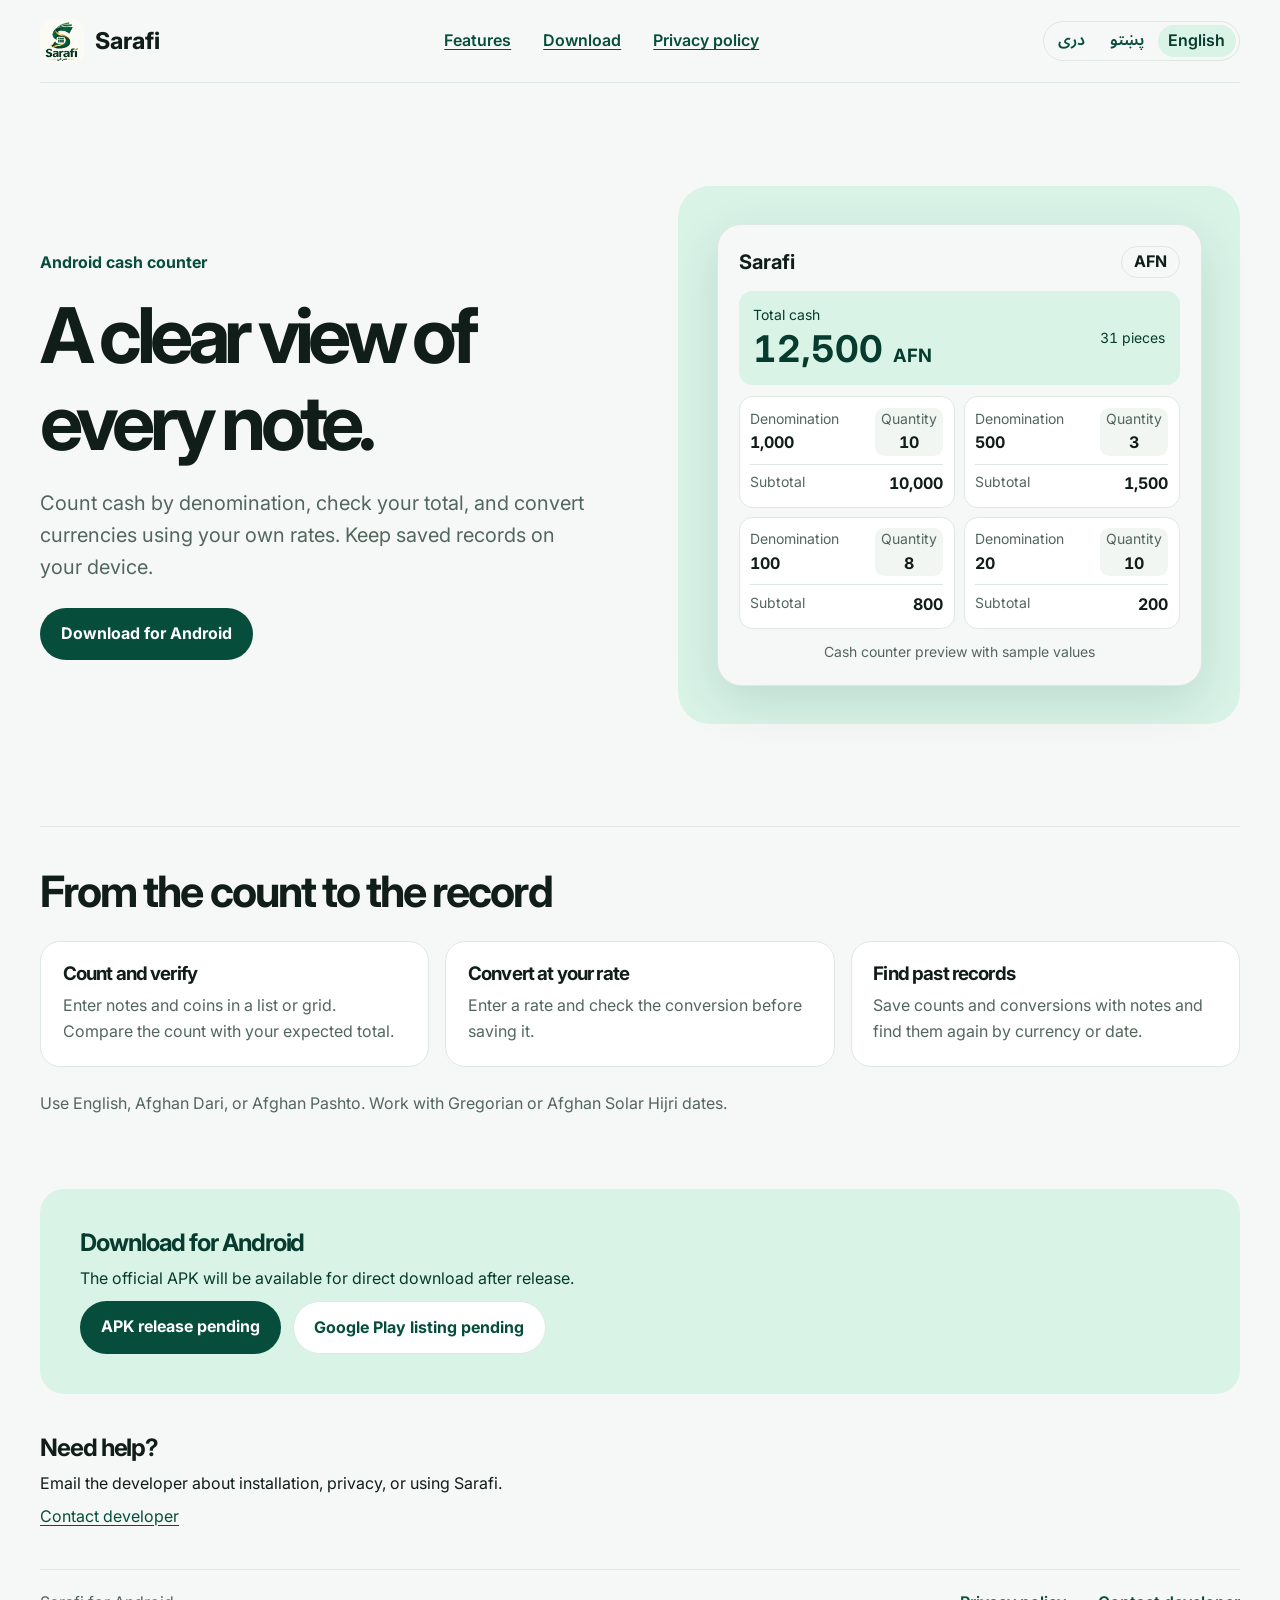
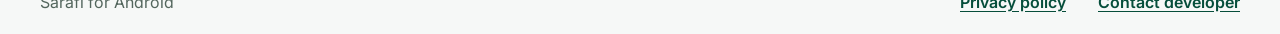
==== en/index.html @ b4a43307 "feat(web): publish Sarafi landing and privacy pages" ====
<!doctype html>
<html lang="en" dir="ltr">
<head>
  <meta charset="utf-8">
  <meta name="viewport" content="width=device-width, initial-scale=1">
  <meta name="description" content="Count cash by denomination, check your total, and convert currencies using your own rates. Keep saved records on your device.">
  <title>Sarafi | Android cash counter</title>
  <link rel="icon" href="../assets/sarafi.png">
  <link rel="stylesheet" href="../styles.css">
</head>
<body>
  <header class="wrap topbar">
    <a class="brand" href="./"><img src="../assets/sarafi.png" width="44" height="44" alt=""><span>Sarafi</span></a>
    <nav aria-label="Home"><a href="#features">Features</a><a href="#download">Download</a><a href="privacy/">Privacy policy</a></nav>
    <nav class="language-nav" aria-label="Language"><a href="../" lang="fa-AF">دری</a><a href="../ps/" lang="ps-AF">پښتو</a><a href="../en/" lang="en" aria-current="page">English</a></nav>
  </header>
  <main class="wrap">
    <section class="hero" aria-labelledby="intro">
      <div class="intro">
        <p class="platform">Android cash counter</p>
        <h1 id="intro">A clear view of every note.</h1>
        <p class="lede">Count cash by denomination, check your total, and convert currencies using your own rates. Keep saved records on your device.</p>
        <a class="pill" href="#download">Download for Android</a>
      </div>
      <div class="preview">
        <figure class="counter">
          <div class="counter-header"><strong>Sarafi</strong><bdi class="currency">AFN</bdi></div>
          <div class="total"><div><span>Total cash</span><strong><bdi>12,500</bdi> <small><bdi>AFN</bdi></small></strong></div><span>31 pieces</span></div>
          <div class="cards">
            <div class="note"><div><span>Denomination</span><strong><bdi>1,000</bdi></strong></div><div class="quantity"><span>Quantity</span><strong><bdi>10</bdi></strong></div><div class="subtotal"><span>Subtotal</span><strong><bdi>10,000</bdi></strong></div></div>
            <div class="note"><div><span>Denomination</span><strong><bdi>500</bdi></strong></div><div class="quantity"><span>Quantity</span><strong><bdi>3</bdi></strong></div><div class="subtotal"><span>Subtotal</span><strong><bdi>1,500</bdi></strong></div></div>
            <div class="note"><div><span>Denomination</span><strong><bdi>100</bdi></strong></div><div class="quantity"><span>Quantity</span><strong><bdi>8</bdi></strong></div><div class="subtotal"><span>Subtotal</span><strong><bdi>800</bdi></strong></div></div>
            <div class="note"><div><span>Denomination</span><strong><bdi>20</bdi></strong></div><div class="quantity"><span>Quantity</span><strong><bdi>10</bdi></strong></div><div class="subtotal"><span>Subtotal</span><strong><bdi>200</bdi></strong></div></div>
          </div>
          <figcaption>Cash counter preview with sample values</figcaption>
        </figure>
      </div>
    </section>
    <section class="features" id="features" aria-labelledby="features-title">
      <h2 id="features-title">From the count to the record</h2>
      <div class="feature-grid">
        <article><h3>Count and verify</h3><p>Enter notes and coins in a list or grid. Compare the count with your expected total.</p></article>
        <article><h3>Convert at your rate</h3><p>Enter a rate and check the conversion before saving it.</p></article>
        <article><h3>Find past records</h3><p>Save counts and conversions with notes and find them again by currency or date.</p></article>
      </div>
      <p class="languages">Use English, Afghan Dari, or Afghan Pashto. Work with Gregorian or Afghan Solar Hijri dates.</p>
    </section>
    <section class="download" id="download" aria-labelledby="download-title">
      <h2 id="download-title">Download for Android</h2>
      <p>The official APK will be available for direct download after release.</p>
      <div class="download-links">
        <a class="pill" href="https://github.com/YaserZarifi/Sarafi/releases">APK release pending</a>
        <a class="pill secondary" href="https://play.google.com/store/apps/details?id=com.yaserzarifi.sarafi.ads">Google Play listing pending</a>
      </div>
    </section>
    <section class="support" aria-labelledby="support-title">
      <h2 id="support-title">Need help?</h2>
      <p>Email the developer about installation, privacy, or using Sarafi.</p>
      <a href="mailto:yaserzarifi87@gmail.com">Contact developer</a>
    </section>
  </main>
  <footer class="wrap footer"><span>Sarafi for Android</span><nav aria-label="Contact developer"><a href="privacy/">Privacy policy</a><a href="mailto:yaserzarifi87@gmail.com">Contact developer</a></nav></footer>
</body>
</html>
---- styles.css ----
@font-face {
  font-family: Inter;
  src: url("assets/inter.ttf") format("truetype");
  font-weight: 100 900;
  font-display: swap;
}

@font-face {
  font-family: "Noto Sans Arabic";
  src: url("assets/noto-sans-arabic.ttf") format("truetype");
  font-weight: 100 900;
  font-display: swap;
}

:root {
  color-scheme: light dark;
  --bg: #f6f8f7;
  --surface: #fff;
  --ink: #111d18;
  --muted: #53665d;
  --line: #dfe7e2;
  --accent: #064e3b;
  --on-accent: #fff;
  --mint: #d9f3e7;
  --mint-ink: #063b2e;
  --field: #f1f6f3;
  font-family: Inter, system-ui, sans-serif;
}

@media (prefers-color-scheme: dark) {
  :root {
    --bg: #101413;
    --surface: #1b2220;
    --ink: #edf4ef;
    --muted: #a8bab0;
    --line: #35423c;
    --accent: #6de0af;
    --on-accent: #003825;
    --mint: #183f30;
    --mint-ink: #b7f5d7;
    --field: #26332e;
  }
}

* { box-sizing: border-box; }
body { margin: 0; color: var(--ink); background: var(--bg); line-height: 1.6; }
[dir="rtl"] { font-family: "Noto Sans Arabic", Inter, system-ui, sans-serif; }
a { color: var(--accent); text-underline-offset: .2em; }
a:focus-visible { outline: 2px solid var(--accent); outline-offset: 5px; }
img { display: block; }
h1, h2, h3, p, figure { margin: 0; }
h1, h2, h3 { line-height: 1.14; letter-spacing: -.045em; }
.wrap { width: min(100% - 2.5rem, 75rem); margin-inline: auto; }
.topbar, .footer { display: flex; align-items: center; justify-content: space-between; gap: 1rem; flex-wrap: wrap; padding-block: 1.2rem; }
.topbar { border-bottom: 1px solid var(--line); }
.brand { display: inline-flex; align-items: center; gap: .7rem; font-size: 1.45rem; font-weight: 750; color: var(--ink); text-decoration: none; }
.brand img { border-radius: .75rem; background: #fcfaf5; object-fit: contain; }
nav { display: flex; align-items: center; gap: clamp(.8rem, 3vw, 2rem); flex-wrap: wrap; }
nav a { font-weight: 600; }
.hero { display: grid; grid-template-columns: 1fr 1fr; gap: clamp(2rem, 6vw, 6rem); align-items: center; padding-block: clamp(3rem, 8vw, 7rem); }
.platform { color: var(--accent); font-weight: 700; margin-bottom: 1rem; }
.intro h1 { font-size: clamp(2.6rem, 6vw, 5.4rem); letter-spacing: -.075em; }
[dir="rtl"] :is(h1, h2, h3) { letter-spacing: normal; line-height: 1.38; }
.lede { color: var(--muted); font-size: clamp(1.05rem, 2vw, 1.25rem); margin-top: 1.25rem; }
.pill, .currency { border-radius: 1000px; font-weight: 700; }
.pill { display: inline-block; text-decoration: none; margin-top: 1.6rem; padding: .8rem 1.3rem; background: var(--accent); color: var(--on-accent); }
.pill:hover { filter: brightness(.88); }
.preview { padding: clamp(.85rem, 3vw, 2.6rem); border-radius: 2rem; background: var(--mint); }
.counter { border: 1px solid var(--line); border-radius: 1.5rem; padding: clamp(.8rem, 2vw, 1.3rem); background: var(--bg); box-shadow: 0 1rem 3rem #063b2e20; font-variant-numeric: tabular-nums; }
.counter-header, .total { display: flex; align-items: center; justify-content: space-between; gap: .55rem; }
.counter-header { margin-bottom: .8rem; }
.counter-header strong { font-size: 1.25rem; }
.counter-header strong span { margin-inline-start: .4rem; color: var(--muted); }
.currency { padding: .15rem .75rem; border: 1px solid var(--line); }
.total { padding: .8rem .9rem; border-radius: .85rem; background: var(--mint); color: var(--mint-ink); }
.total strong { display: block; line-height: 1.25; font-size: clamp(1.5rem, 4vw, 2.3rem); }
.total small { font-size: .5em; }
.cards { margin-top: .7rem; display: grid; grid-template-columns: repeat(2, minmax(0, 1fr)); gap: .55rem; }
.note { display: grid; grid-template-columns: 1fr auto; gap: .5rem; padding: .65rem; border: 1px solid var(--line); border-radius: .85rem; background: var(--surface); }
.note span, .total span { display: block; font-size: .875rem; }
.note span, figcaption { color: var(--muted); }
.note strong { display: block; }
.quantity { border-radius: .6rem; padding-inline: .4rem; background: var(--field); text-align: center; }
.subtotal { grid-column: 1 / -1; padding-top: .4rem; border-top: 1px solid var(--line); display: flex; justify-content: space-between; gap: .35rem; }
figcaption { margin-top: .8rem; text-align: center; font-size: .875rem; }
.features { padding-block: 2.5rem 4.5rem; border-top: 1px solid var(--line); }
.features h2 { font-size: clamp(1.8rem, 4vw, 2.7rem); }
.feature-grid { display: grid; grid-template-columns: repeat(3, minmax(0, 1fr)); gap: 1rem; margin-block: 1.5rem; }
.feature-grid article { border: 1px solid var(--line); border-radius: 1.25rem; background: var(--surface); padding: 1.35rem; }
.feature-grid p { margin-top: .55rem; color: var(--muted); }
.languages, .footer { color: var(--muted); }
.language-nav { gap: .25rem; border: 1px solid var(--line); border-radius: 2rem; padding: .2rem; }
.language-nav a { padding: .2rem .65rem; border-radius: 2rem; text-decoration: none; }
.language-nav a[aria-current="page"] { background: var(--mint); color: var(--mint-ink); }
.language-nav a[lang="fa-AF"], .language-nav a[lang="ps-AF"] { font-family: "Noto Sans Arabic", sans-serif; }
.download { padding: clamp(1.25rem, 4vw, 2.5rem); border-radius: 1.5rem; background: var(--mint); color: var(--mint-ink); }
.download p, .support p { margin-top: .6rem; }
.download-links { display: flex; flex-wrap: wrap; gap: .75rem; }
.download-links .pill { margin-top: .6rem; }
.download-links .secondary { background: var(--surface); color: var(--accent); border: 1px solid var(--line); }
.support { padding-block: 2.5rem; }
.support a { display: inline-block; margin-top: .45rem; }
.footer { border-top: 1px solid var(--line); }
.policy { padding-block: clamp(2.5rem, 7vw, 5rem); }
.policy article { max-width: 47rem; margin-inline: auto; }
.policy h1 { font-size: clamp(2.4rem, 6vw, 4.4rem); }
.policy section { margin-top: 2.3rem; padding-top: 1.5rem; border-top: 1px solid var(--line); }
.policy section p { margin-top: .7rem; overflow-wrap: anywhere; }
@media (max-width: 60rem) {
  .hero { grid-template-columns: 1fr; }
  .preview { max-width: 36rem; }
  .feature-grid { grid-template-columns: 1fr; }
}
@media (max-width: 26rem) {
  .wrap { width: calc(100% - 1.5rem); }
  .preview { padding: .55rem; }
  .counter { padding: .65rem; }
  .note { padding: .45rem; grid-template-columns: 1fr; }
  .quantity { text-align: start; }
  .subtotal { flex-wrap: wrap; }
}
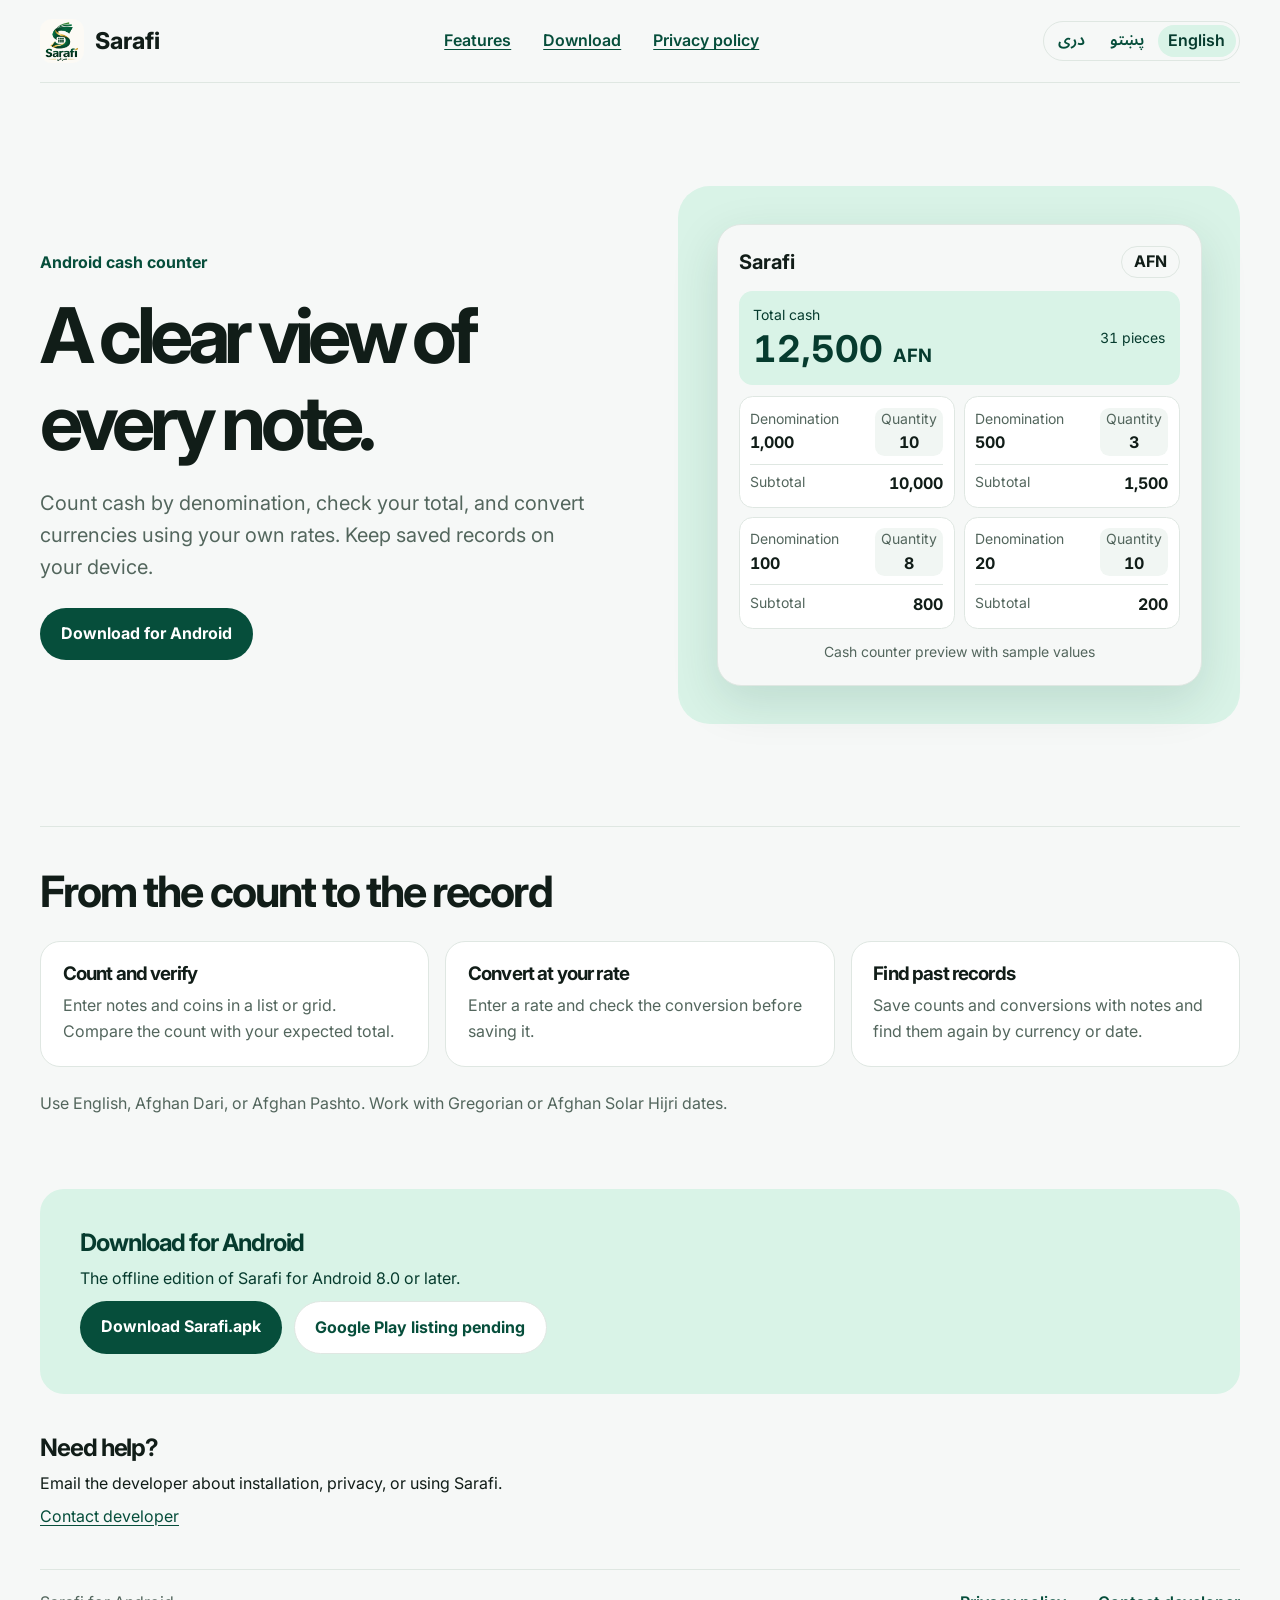
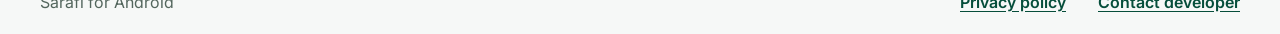
==== commit 12477e67: "feat(web): add direct Sarafi APK download" ====
--- a/en/index.html
+++ b/en/index.html
@@ -47,9 +47,9 @@
     </section>
     <section class="download" id="download" aria-labelledby="download-title">
       <h2 id="download-title">Download for Android</h2>
-      <p>The official APK will be available for direct download after release.</p>
+      <p>The offline edition of Sarafi for Android 8.0 or later.</p>
       <div class="download-links">
-        <a class="pill" href="https://github.com/YaserZarifi/Sarafi/releases">APK release pending</a>
+        <a class="pill" href="https://github.com/YaserZarifi/Sarafi/releases/download/v1.0.0/Sarafi.apk">Download Sarafi.apk</a>
         <a class="pill secondary" href="https://play.google.com/store/apps/details?id=com.yaserzarifi.sarafi.ads">Google Play listing pending</a>
       </div>
     </section>
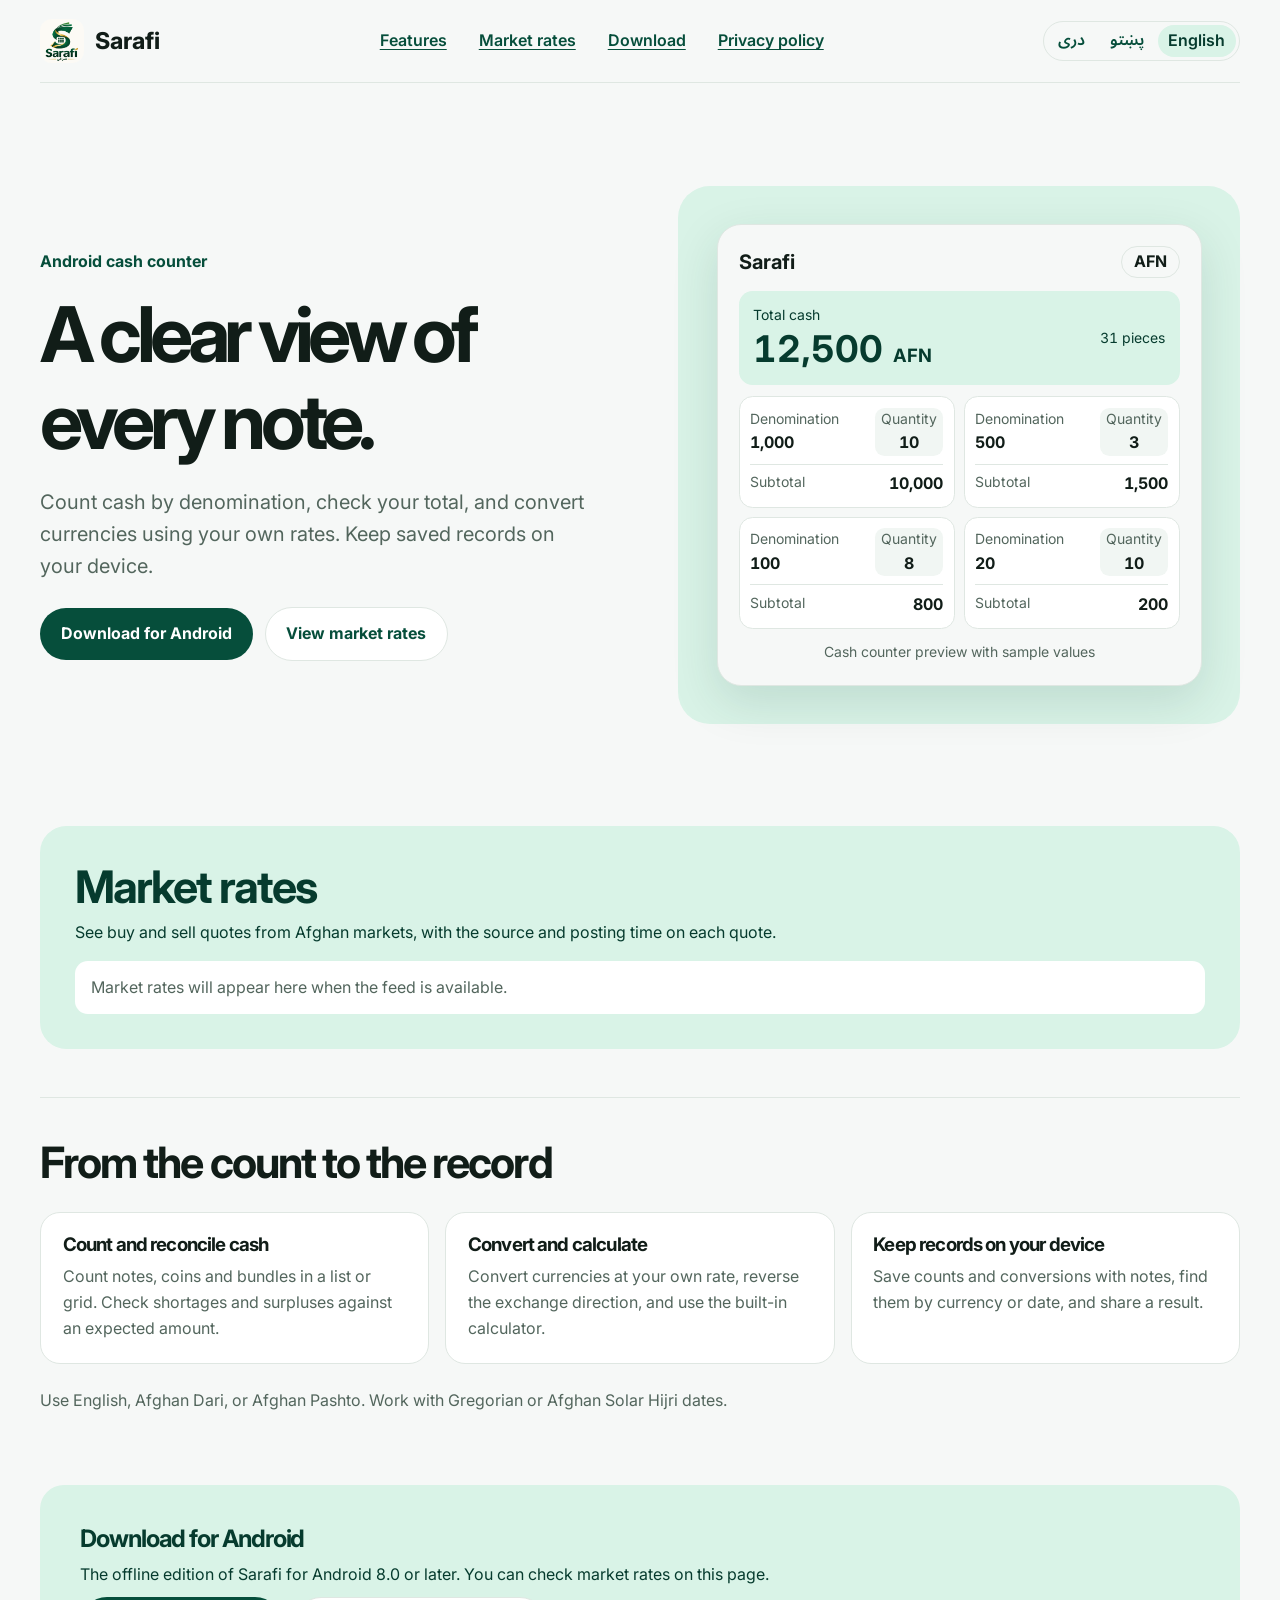
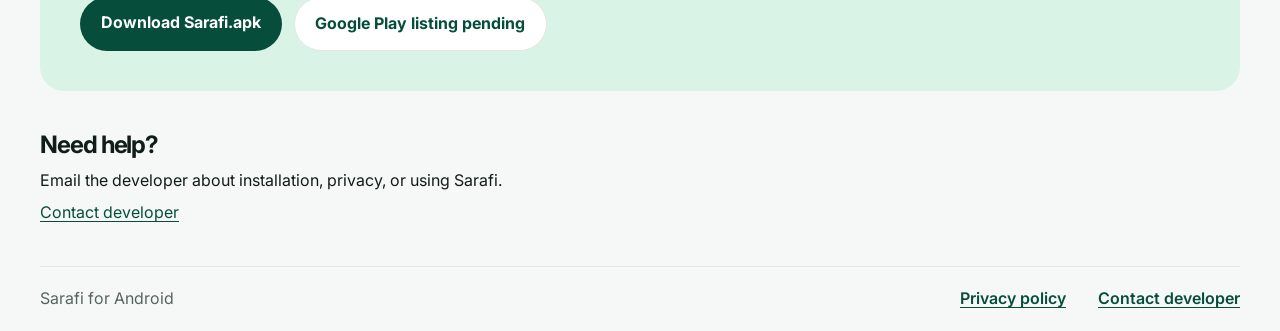
==== commit 133a3090: "feat(web): show Sarafi market rates and app features" ====
--- a/en/index.html
+++ b/en/index.html
@@ -7,11 +7,12 @@
   <title>Sarafi | Android cash counter</title>
   <link rel="icon" href="../assets/sarafi.png">
   <link rel="stylesheet" href="../styles.css">
+  <script type="module" src="../rates.js"></script>
 </head>
 <body>
   <header class="wrap topbar">
     <a class="brand" href="./"><img src="../assets/sarafi.png" width="44" height="44" alt=""><span>Sarafi</span></a>
-    <nav aria-label="Home"><a href="#features">Features</a><a href="#download">Download</a><a href="privacy/">Privacy policy</a></nav>
+    <nav aria-label="Home"><a href="#features">Features</a><a href="#rates">Market rates</a><a href="#download">Download</a><a href="privacy/">Privacy policy</a></nav>
     <nav class="language-nav" aria-label="Language"><a href="../" lang="fa-AF">دری</a><a href="../ps/" lang="ps-AF">پښتو</a><a href="../en/" lang="en" aria-current="page">English</a></nav>
   </header>
   <main class="wrap">
@@ -20,7 +21,7 @@
         <p class="platform">Android cash counter</p>
         <h1 id="intro">A clear view of every note.</h1>
         <p class="lede">Count cash by denomination, check your total, and convert currencies using your own rates. Keep saved records on your device.</p>
-        <a class="pill" href="#download">Download for Android</a>
+        <div class="hero-actions"><a class="pill" href="#download">Download for Android</a><a class="pill secondary" href="#rates">View market rates</a></div>
       </div>
       <div class="preview">
         <figure class="counter">
@@ -36,18 +37,26 @@
         </figure>
       </div>
     </section>
+    <section class="market-rates" id="rates" aria-labelledby="rates-title" data-feed="../rates/production.json">
+      <div class="rates-header">
+        <div><h2 id="rates-title">Market rates</h2><p>See buy and sell quotes from Afghan markets, with the source and posting time on each quote.</p></div>
+        <label class="rates-filter" hidden>Market<select data-market></select></label>
+      </div>
+      <p class="rates-status" data-status role="status">Market rates will appear here when the feed is available.</p>
+      <div class="rates-grid" data-quotes></div>
+    </section>
     <section class="features" id="features" aria-labelledby="features-title">
       <h2 id="features-title">From the count to the record</h2>
       <div class="feature-grid">
-        <article><h3>Count and verify</h3><p>Enter notes and coins in a list or grid. Compare the count with your expected total.</p></article>
-        <article><h3>Convert at your rate</h3><p>Enter a rate and check the conversion before saving it.</p></article>
-        <article><h3>Find past records</h3><p>Save counts and conversions with notes and find them again by currency or date.</p></article>
+        <article><h3>Count and reconcile cash</h3><p>Count notes, coins and bundles in a list or grid. Check shortages and surpluses against an expected amount.</p></article>
+        <article><h3>Convert and calculate</h3><p>Convert currencies at your own rate, reverse the exchange direction, and use the built-in calculator.</p></article>
+        <article><h3>Keep records on your device</h3><p>Save counts and conversions with notes, find them by currency or date, and share a result.</p></article>
       </div>
       <p class="languages">Use English, Afghan Dari, or Afghan Pashto. Work with Gregorian or Afghan Solar Hijri dates.</p>
     </section>
     <section class="download" id="download" aria-labelledby="download-title">
       <h2 id="download-title">Download for Android</h2>
-      <p>The offline edition of Sarafi for Android 8.0 or later.</p>
+      <p>The offline edition of Sarafi for Android 8.0 or later. You can check market rates on this page.</p>
       <div class="download-links">
         <a class="pill" href="https://github.com/YaserZarifi/Sarafi/releases/download/v1.0.0/Sarafi.apk">Download Sarafi.apk</a>
         <a class="pill secondary" href="https://play.google.com/store/apps/details?id=com.yaserzarifi.sarafi.ads">Google Play listing pending</a>
--- a/styles.css
+++ b/styles.css
@@ -65,6 +65,8 @@
 .pill, .currency { border-radius: 1000px; font-weight: 700; }
 .pill { display: inline-block; text-decoration: none; margin-top: 1.6rem; padding: .8rem 1.3rem; background: var(--accent); color: var(--on-accent); }
 .pill:hover { filter: brightness(.88); }
+.hero-actions { display: flex; flex-wrap: wrap; align-items: center; gap: 0 .75rem; }
+.hero-actions .secondary { background: var(--surface); color: var(--accent); border: 1px solid var(--line); }
 .preview { padding: clamp(.85rem, 3vw, 2.6rem); border-radius: 2rem; background: var(--mint); }
 .counter { border: 1px solid var(--line); border-radius: 1.5rem; padding: clamp(.8rem, 2vw, 1.3rem); background: var(--bg); box-shadow: 0 1rem 3rem #063b2e20; font-variant-numeric: tabular-nums; }
 .counter-header, .total { display: flex; align-items: center; justify-content: space-between; gap: .55rem; }
@@ -84,6 +86,24 @@
 .subtotal { grid-column: 1 / -1; padding-top: .4rem; border-top: 1px solid var(--line); display: flex; justify-content: space-between; gap: .35rem; }
 figcaption { margin-top: .8rem; text-align: center; font-size: .875rem; }
 .features { padding-block: 2.5rem 4.5rem; border-top: 1px solid var(--line); }
+.market-rates { padding: clamp(1.1rem, 3vw, 2.2rem); margin-block-end: 3rem; border-radius: 1.65rem; background: var(--mint); color: var(--mint-ink); }
+.rates-header { display: flex; align-items: end; justify-content: space-between; flex-wrap: wrap; gap: 1rem; }
+.rates-header h2 { font-size: clamp(1.8rem, 4vw, 2.8rem); }
+.rates-header p { margin-top: .45rem; }
+.rates-filter { display: grid; gap: .25rem; font-weight: 600; }
+.rates-filter[hidden] { display: none; }
+.rates-filter select { font: inherit; color: var(--ink); background: var(--surface); border: 1px solid var(--line); border-radius: .6rem; padding: .45rem .75rem; }
+.rates-status { margin-top: 1rem; padding: .85rem 1rem; border-radius: .8rem; background: var(--surface); color: var(--muted); }
+.rates-grid { display: grid; grid-template-columns: repeat(auto-fit, minmax(min(100%, 15.5rem), 1fr)); gap: .75rem; }
+.rates-grid:not(:empty) { margin-top: 1.2rem; }
+.rate-card { min-width: 0; padding: 1rem; border-radius: 1rem; border: 1px solid var(--line); background: var(--surface); color: var(--ink); }
+.rate-card h3 { letter-spacing: normal; margin-block: .25rem; }
+.rate-market, .rate-unit, .rate-meta { color: var(--muted); font-size: .85rem; }
+.rate-prices { margin-block: .75rem; display: grid; grid-template-columns: 1fr 1fr; gap: .5rem; }
+.rate-prices div { padding: .55rem .65rem; border-radius: .65rem; background: var(--field); min-width: 0; }
+.rate-prices dt { color: var(--muted); font-size: .85rem; }
+.rate-prices dd { margin: 0; font-weight: 750; font-size: 1.1rem; font-variant-numeric: tabular-nums; overflow-wrap: anywhere; }
+.rate-meta { display: flex; justify-content: space-between; gap: .4rem .75rem; flex-wrap: wrap; align-items: baseline; }
 .features h2 { font-size: clamp(1.8rem, 4vw, 2.7rem); }
 .feature-grid { display: grid; grid-template-columns: repeat(3, minmax(0, 1fr)); gap: 1rem; margin-block: 1.5rem; }
 .feature-grid article { border: 1px solid var(--line); border-radius: 1.25rem; background: var(--surface); padding: 1.35rem; }
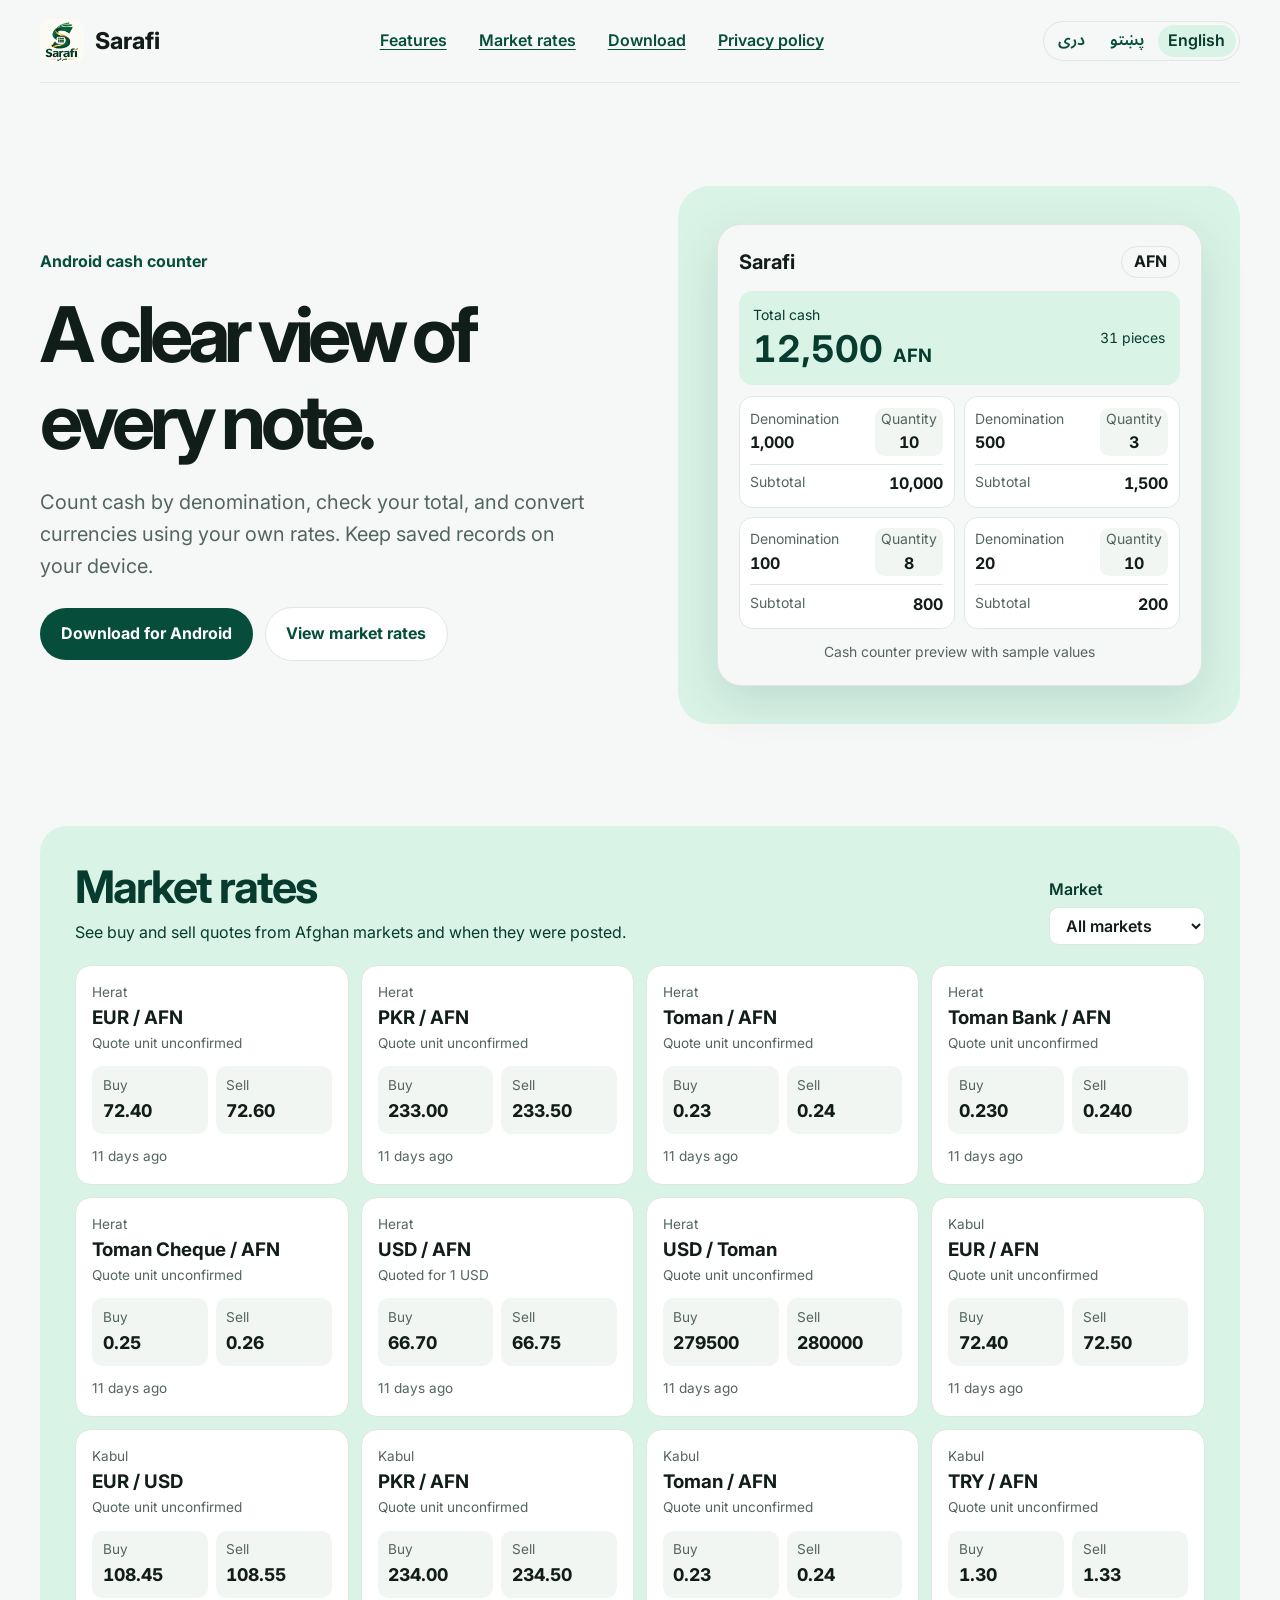
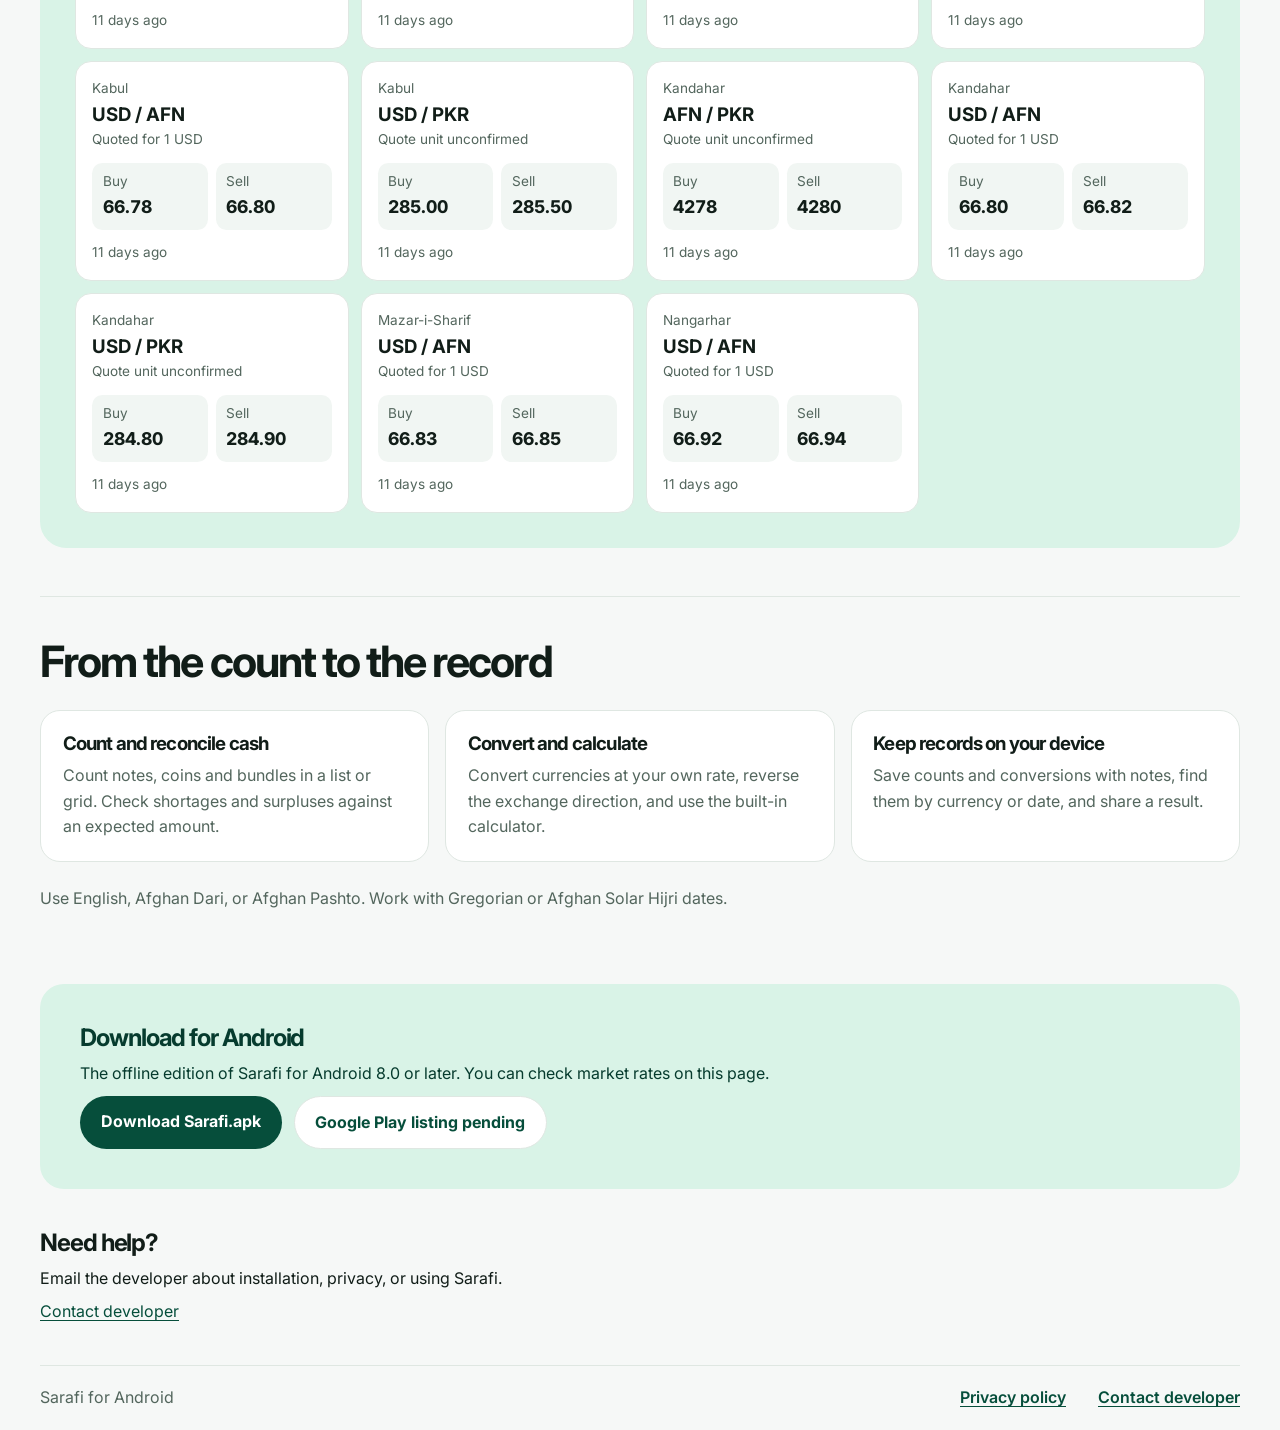
==== commit 7bec1f26: "fix(web): omit source labels from market quotes" ====
--- a/en/index.html
+++ b/en/index.html
@@ -39,7 +39,7 @@
     </section>
     <section class="market-rates" id="rates" aria-labelledby="rates-title" data-feed="../rates/production.json">
       <div class="rates-header">
-        <div><h2 id="rates-title">Market rates</h2><p>See buy and sell quotes from Afghan markets, with the source and posting time on each quote.</p></div>
+        <div><h2 id="rates-title">Market rates</h2><p>See buy and sell quotes from Afghan markets and when they were posted.</p></div>
         <label class="rates-filter" hidden>Market<select data-market></select></label>
       </div>
       <p class="rates-status" data-status role="status">Market rates will appear here when the feed is available.</p>
--- a/styles.css
+++ b/styles.css
@@ -98,12 +98,12 @@
 .rates-grid:not(:empty) { margin-top: 1.2rem; }
 .rate-card { min-width: 0; padding: 1rem; border-radius: 1rem; border: 1px solid var(--line); background: var(--surface); color: var(--ink); }
 .rate-card h3 { letter-spacing: normal; margin-block: .25rem; }
-.rate-market, .rate-unit, .rate-meta { color: var(--muted); font-size: .85rem; }
+.rate-market, .rate-unit, .rate-time { color: var(--muted); font-size: .85rem; }
 .rate-prices { margin-block: .75rem; display: grid; grid-template-columns: 1fr 1fr; gap: .5rem; }
 .rate-prices div { padding: .55rem .65rem; border-radius: .65rem; background: var(--field); min-width: 0; }
 .rate-prices dt { color: var(--muted); font-size: .85rem; }
 .rate-prices dd { margin: 0; font-weight: 750; font-size: 1.1rem; font-variant-numeric: tabular-nums; overflow-wrap: anywhere; }
-.rate-meta { display: flex; justify-content: space-between; gap: .4rem .75rem; flex-wrap: wrap; align-items: baseline; }
+.rate-time { display: block; }
 .features h2 { font-size: clamp(1.8rem, 4vw, 2.7rem); }
 .feature-grid { display: grid; grid-template-columns: repeat(3, minmax(0, 1fr)); gap: 1rem; margin-block: 1.5rem; }
 .feature-grid article { border: 1px solid var(--line); border-radius: 1.25rem; background: var(--surface); padding: 1.35rem; }
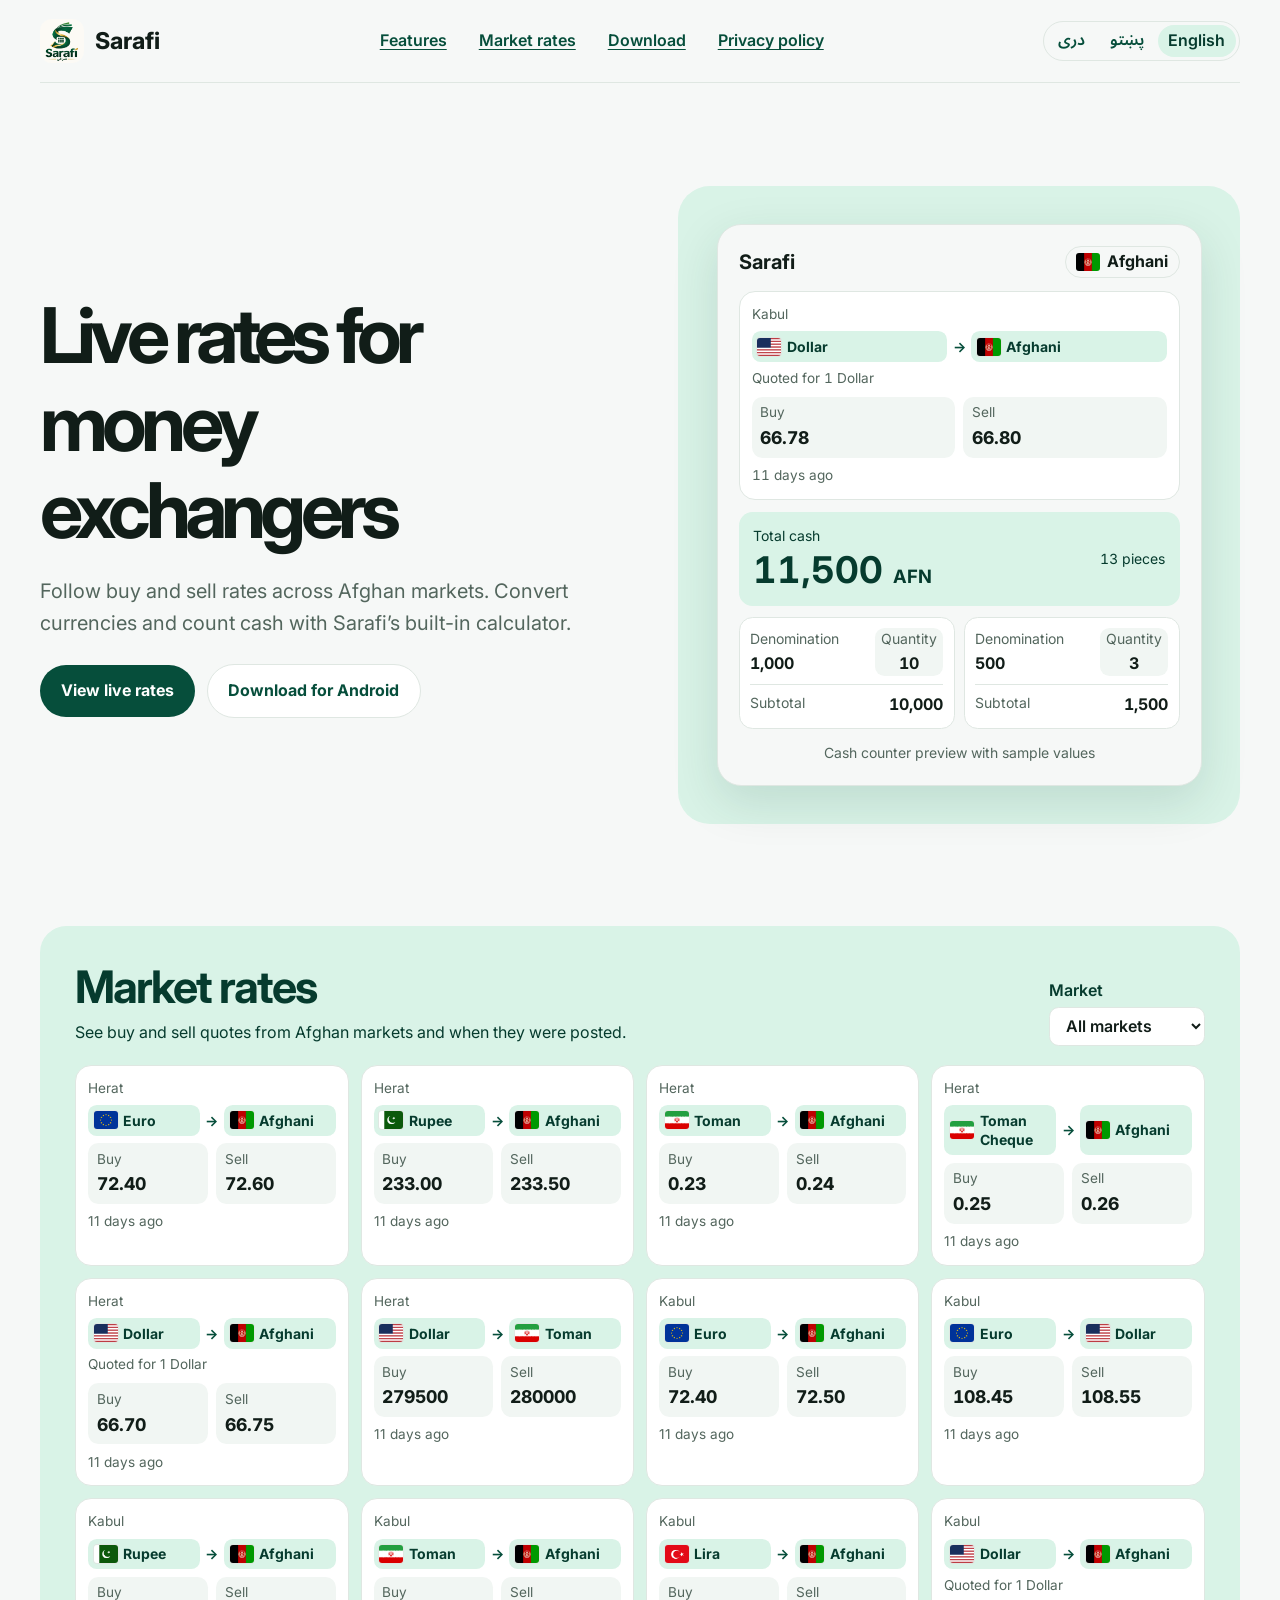
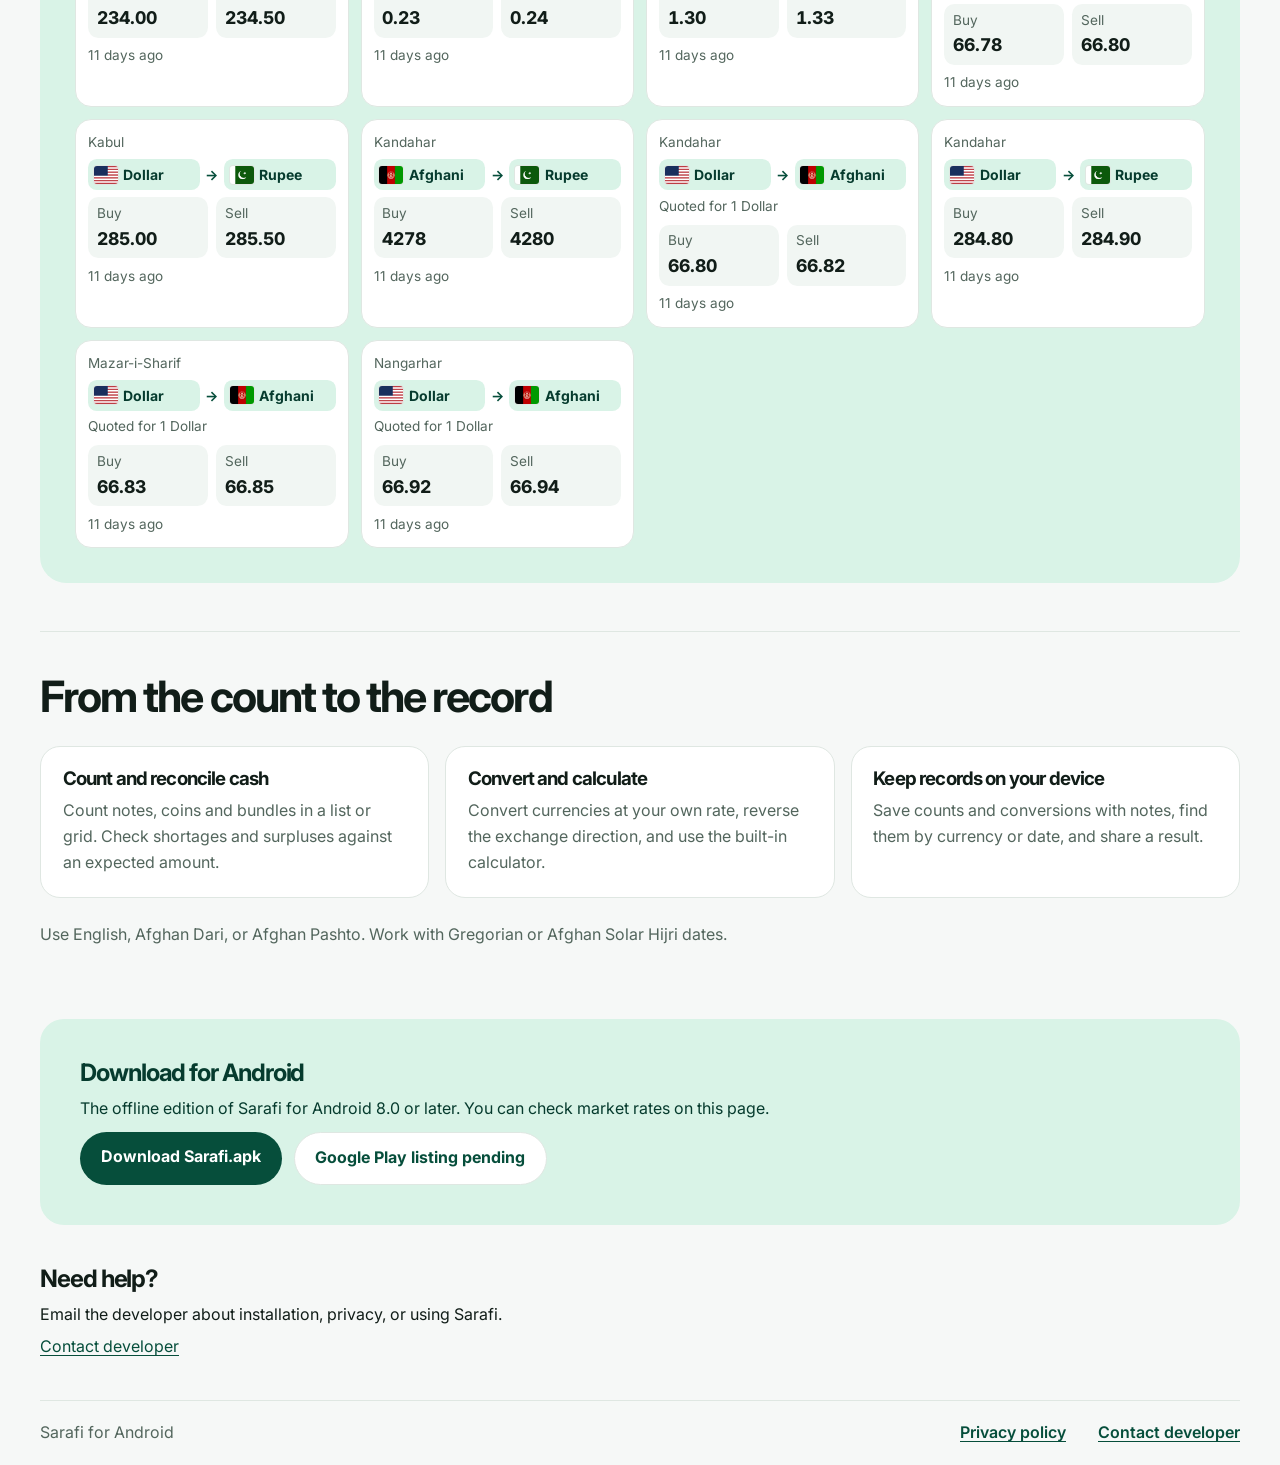
==== commit 42754903: "feat: publish the live rates landing page and feed schedule" ====
--- a/en/index.html
+++ b/en/index.html
@@ -3,8 +3,8 @@
 <head>
   <meta charset="utf-8">
   <meta name="viewport" content="width=device-width, initial-scale=1">
-  <meta name="description" content="Count cash by denomination, check your total, and convert currencies using your own rates. Keep saved records on your device.">
-  <title>Sarafi | Android cash counter</title>
+  <meta name="description" content="Follow buy and sell rates across Afghan markets. Convert currencies and count cash with Sarafi’s built-in calculator.">
+  <title>Sarafi | Live exchange rates and cash calculator</title>
   <link rel="icon" href="../assets/sarafi.png">
   <link rel="stylesheet" href="../styles.css">
   <script type="module" src="../rates.js"></script>
@@ -18,20 +18,18 @@
   <main class="wrap">
     <section class="hero" aria-labelledby="intro">
       <div class="intro">
-        <p class="platform">Android cash counter</p>
-        <h1 id="intro">A clear view of every note.</h1>
-        <p class="lede">Count cash by denomination, check your total, and convert currencies using your own rates. Keep saved records on your device.</p>
-        <div class="hero-actions"><a class="pill" href="#download">Download for Android</a><a class="pill secondary" href="#rates">View market rates</a></div>
+        <h1 id="intro">Live rates for money exchangers</h1>
+        <p class="lede">Follow buy and sell rates across Afghan markets. Convert currencies and count cash with Sarafi’s built-in calculator.</p>
+        <div class="hero-actions"><a class="pill" href="#rates">View live rates</a><a class="pill secondary" href="#download">Download for Android</a></div>
       </div>
       <div class="preview">
         <figure class="counter">
-          <div class="counter-header"><strong>Sarafi</strong><bdi class="currency">AFN</bdi></div>
-          <div class="total"><div><span>Total cash</span><strong><bdi>12,500</bdi> <small><bdi>AFN</bdi></small></strong></div><span>31 pieces</span></div>
+          <div class="counter-header"><strong>Sarafi</strong><span class="currency"><img src="../assets/flags/af.png" width="24" height="18" alt=""><bdi>Afghani</bdi></span></div>
+          <div class="preview-rate" data-hero-quote hidden></div>
+          <div class="total"><div><span>Total cash</span><strong><bdi>11,500</bdi> <small><bdi>AFN</bdi></small></strong></div><span>13 pieces</span></div>
           <div class="cards">
             <div class="note"><div><span>Denomination</span><strong><bdi>1,000</bdi></strong></div><div class="quantity"><span>Quantity</span><strong><bdi>10</bdi></strong></div><div class="subtotal"><span>Subtotal</span><strong><bdi>10,000</bdi></strong></div></div>
             <div class="note"><div><span>Denomination</span><strong><bdi>500</bdi></strong></div><div class="quantity"><span>Quantity</span><strong><bdi>3</bdi></strong></div><div class="subtotal"><span>Subtotal</span><strong><bdi>1,500</bdi></strong></div></div>
-            <div class="note"><div><span>Denomination</span><strong><bdi>100</bdi></strong></div><div class="quantity"><span>Quantity</span><strong><bdi>8</bdi></strong></div><div class="subtotal"><span>Subtotal</span><strong><bdi>800</bdi></strong></div></div>
-            <div class="note"><div><span>Denomination</span><strong><bdi>20</bdi></strong></div><div class="quantity"><span>Quantity</span><strong><bdi>10</bdi></strong></div><div class="subtotal"><span>Subtotal</span><strong><bdi>200</bdi></strong></div></div>
           </div>
           <figcaption>Cash counter preview with sample values</figcaption>
         </figure>
--- a/styles.css
+++ b/styles.css
@@ -58,7 +58,6 @@
 nav { display: flex; align-items: center; gap: clamp(.8rem, 3vw, 2rem); flex-wrap: wrap; }
 nav a { font-weight: 600; }
 .hero { display: grid; grid-template-columns: 1fr 1fr; gap: clamp(2rem, 6vw, 6rem); align-items: center; padding-block: clamp(3rem, 8vw, 7rem); }
-.platform { color: var(--accent); font-weight: 700; margin-bottom: 1rem; }
 .intro h1 { font-size: clamp(2.6rem, 6vw, 5.4rem); letter-spacing: -.075em; }
 [dir="rtl"] :is(h1, h2, h3) { letter-spacing: normal; line-height: 1.38; }
 .lede { color: var(--muted); font-size: clamp(1.05rem, 2vw, 1.25rem); margin-top: 1.25rem; }
@@ -73,7 +72,9 @@
 .counter-header { margin-bottom: .8rem; }
 .counter-header strong { font-size: 1.25rem; }
 .counter-header strong span { margin-inline-start: .4rem; color: var(--muted); }
-.currency { padding: .15rem .75rem; border: 1px solid var(--line); }
+.currency { display: inline-flex; align-items: center; gap: .45rem; padding: .15rem .65rem; border: 1px solid var(--line); }
+.currency img { border-radius: 3px; }
+.preview-rate:not([hidden]) { margin-block-end: .75rem; }
 .total { padding: .8rem .9rem; border-radius: .85rem; background: var(--mint); color: var(--mint-ink); }
 .total strong { display: block; line-height: 1.25; font-size: clamp(1.5rem, 4vw, 2.3rem); }
 .total small { font-size: .5em; }
@@ -96,13 +97,30 @@
 .rates-status { margin-top: 1rem; padding: .85rem 1rem; border-radius: .8rem; background: var(--surface); color: var(--muted); }
 .rates-grid { display: grid; grid-template-columns: repeat(auto-fit, minmax(min(100%, 15.5rem), 1fr)); gap: .75rem; }
 .rates-grid:not(:empty) { margin-top: 1.2rem; }
-.rate-card { min-width: 0; padding: 1rem; border-radius: 1rem; border: 1px solid var(--line); background: var(--surface); color: var(--ink); }
-.rate-card h3 { letter-spacing: normal; margin-block: .25rem; }
+.rate-card { min-width: 0; padding: .75rem; border-radius: 1rem; border: 1px solid var(--line); background: var(--surface); color: var(--ink); }
+.rate-pair {
+  display: grid; grid-template-columns: minmax(0, 1fr) auto minmax(0, 1fr); align-items: stretch;
+  gap: .35rem; margin-block: .35rem; font-size: .875rem; line-height: 1.4; letter-spacing: normal;
+}
+.rate-currency {
+  display: flex; align-items: center; gap: .35rem; padding: .35rem; min-width: 0;
+  border-radius: .55rem; background: var(--mint); color: var(--mint-ink);
+}
+.rate-currency img { flex: none; display: block; border-radius: 3px; box-shadow: 0 0 0 1px var(--line); }
+.rate-currency bdi { min-width: 0; overflow-wrap: anywhere; }
+.rate-arrow { align-self: center; color: var(--accent); }
+.rate-arrow:dir(rtl) { transform: scaleX(-1); }
 .rate-market, .rate-unit, .rate-time { color: var(--muted); font-size: .85rem; }
-.rate-prices { margin-block: .75rem; display: grid; grid-template-columns: 1fr 1fr; gap: .5rem; }
-.rate-prices div { padding: .55rem .65rem; border-radius: .65rem; background: var(--field); min-width: 0; }
+.rate-prices { margin-block: .45rem; display: grid; grid-template-columns: repeat(2, minmax(0, 1fr)); gap: .5rem; }
+.rate-prices div { padding: .35rem .55rem; border-radius: .65rem; background: var(--field); min-width: 0; }
 .rate-prices dt { color: var(--muted); font-size: .85rem; }
-.rate-prices dd { margin: 0; font-weight: 750; font-size: 1.1rem; font-variant-numeric: tabular-nums; overflow-wrap: anywhere; }
+.rate-prices dd { display: flex; align-items: baseline; gap: .35rem; margin: 0; font-weight: 750; font-size: 1.1rem; font-variant-numeric: tabular-nums; overflow-wrap: anywhere; }
+.rate-trend { font-size: .95rem; }
+.rate-trend-up { color: var(--accent); }
+.rate-trend-down { color: #a12336; }
+@media (prefers-color-scheme: dark) {
+  .rate-trend-down { color: #ffa4b0; }
+}
 .rate-time { display: block; }
 .features h2 { font-size: clamp(1.8rem, 4vw, 2.7rem); }
 .feature-grid { display: grid; grid-template-columns: repeat(3, minmax(0, 1fr)); gap: 1rem; margin-block: 1.5rem; }
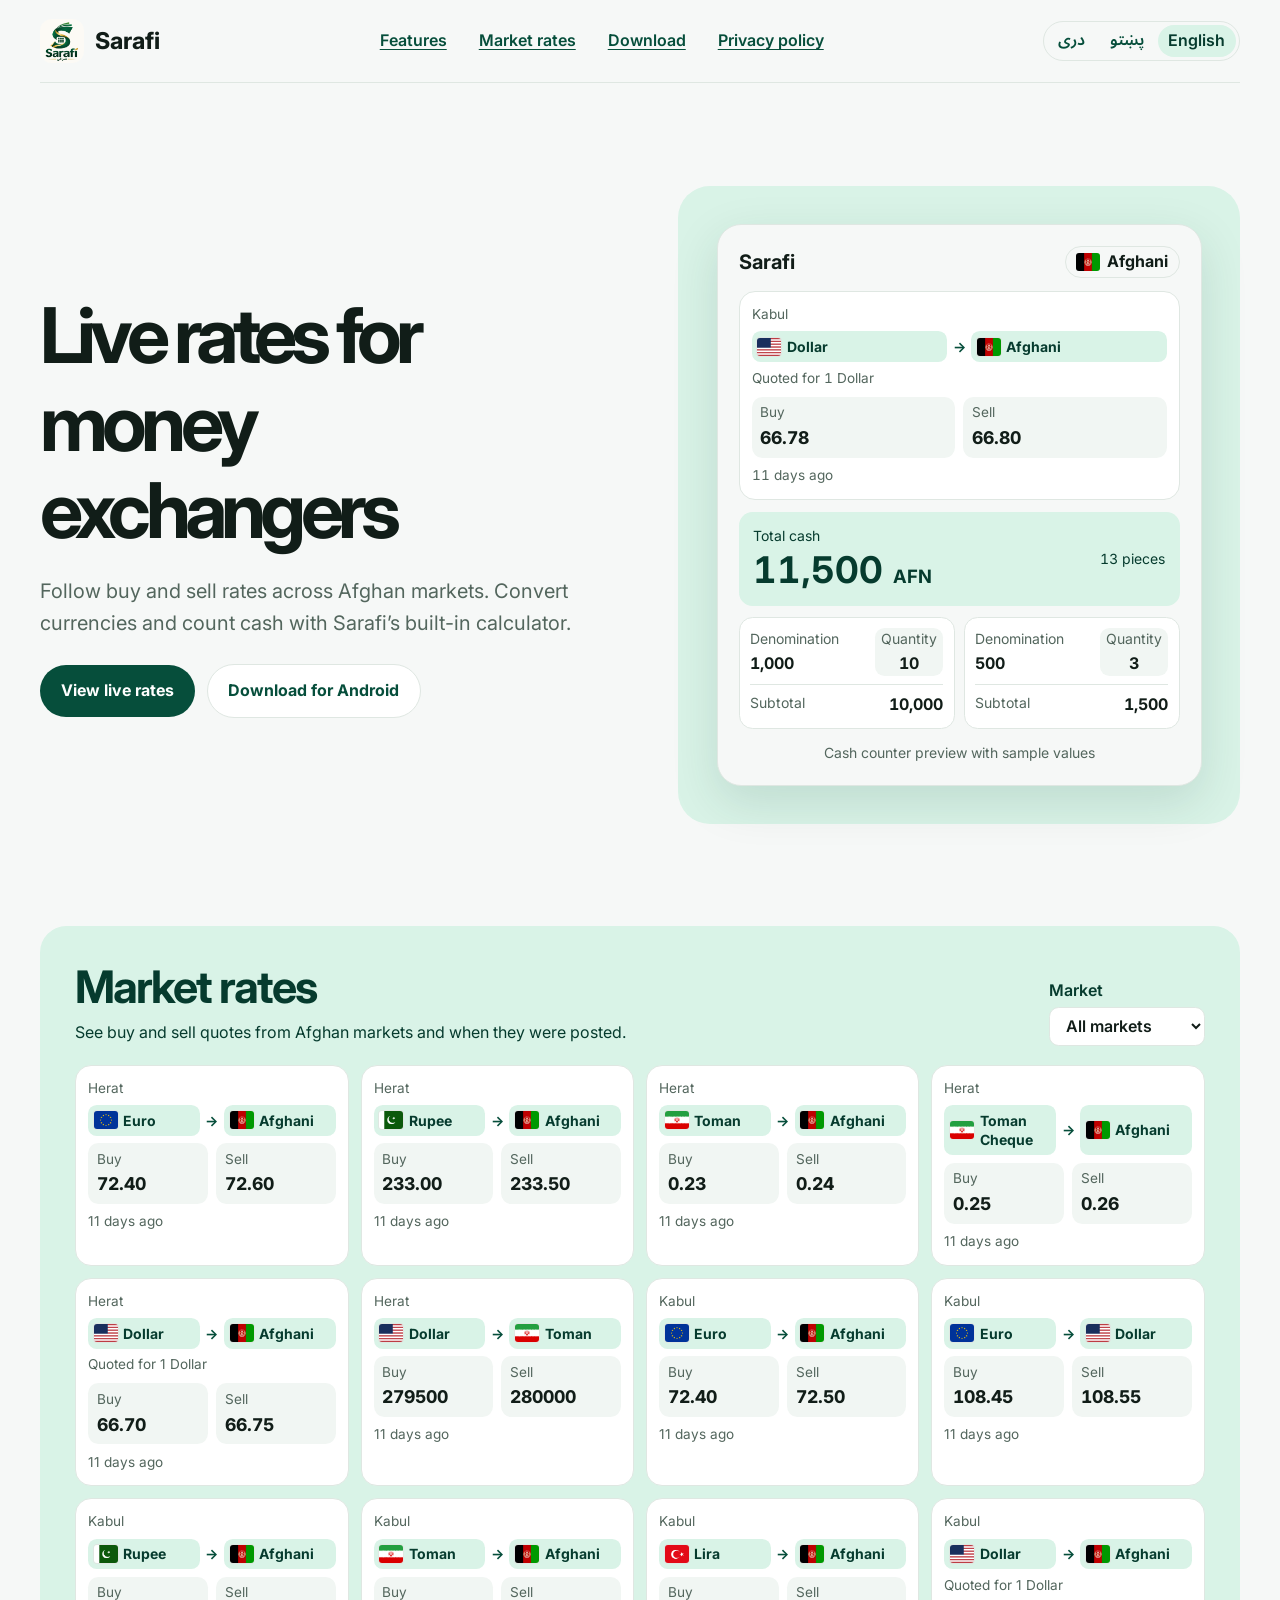
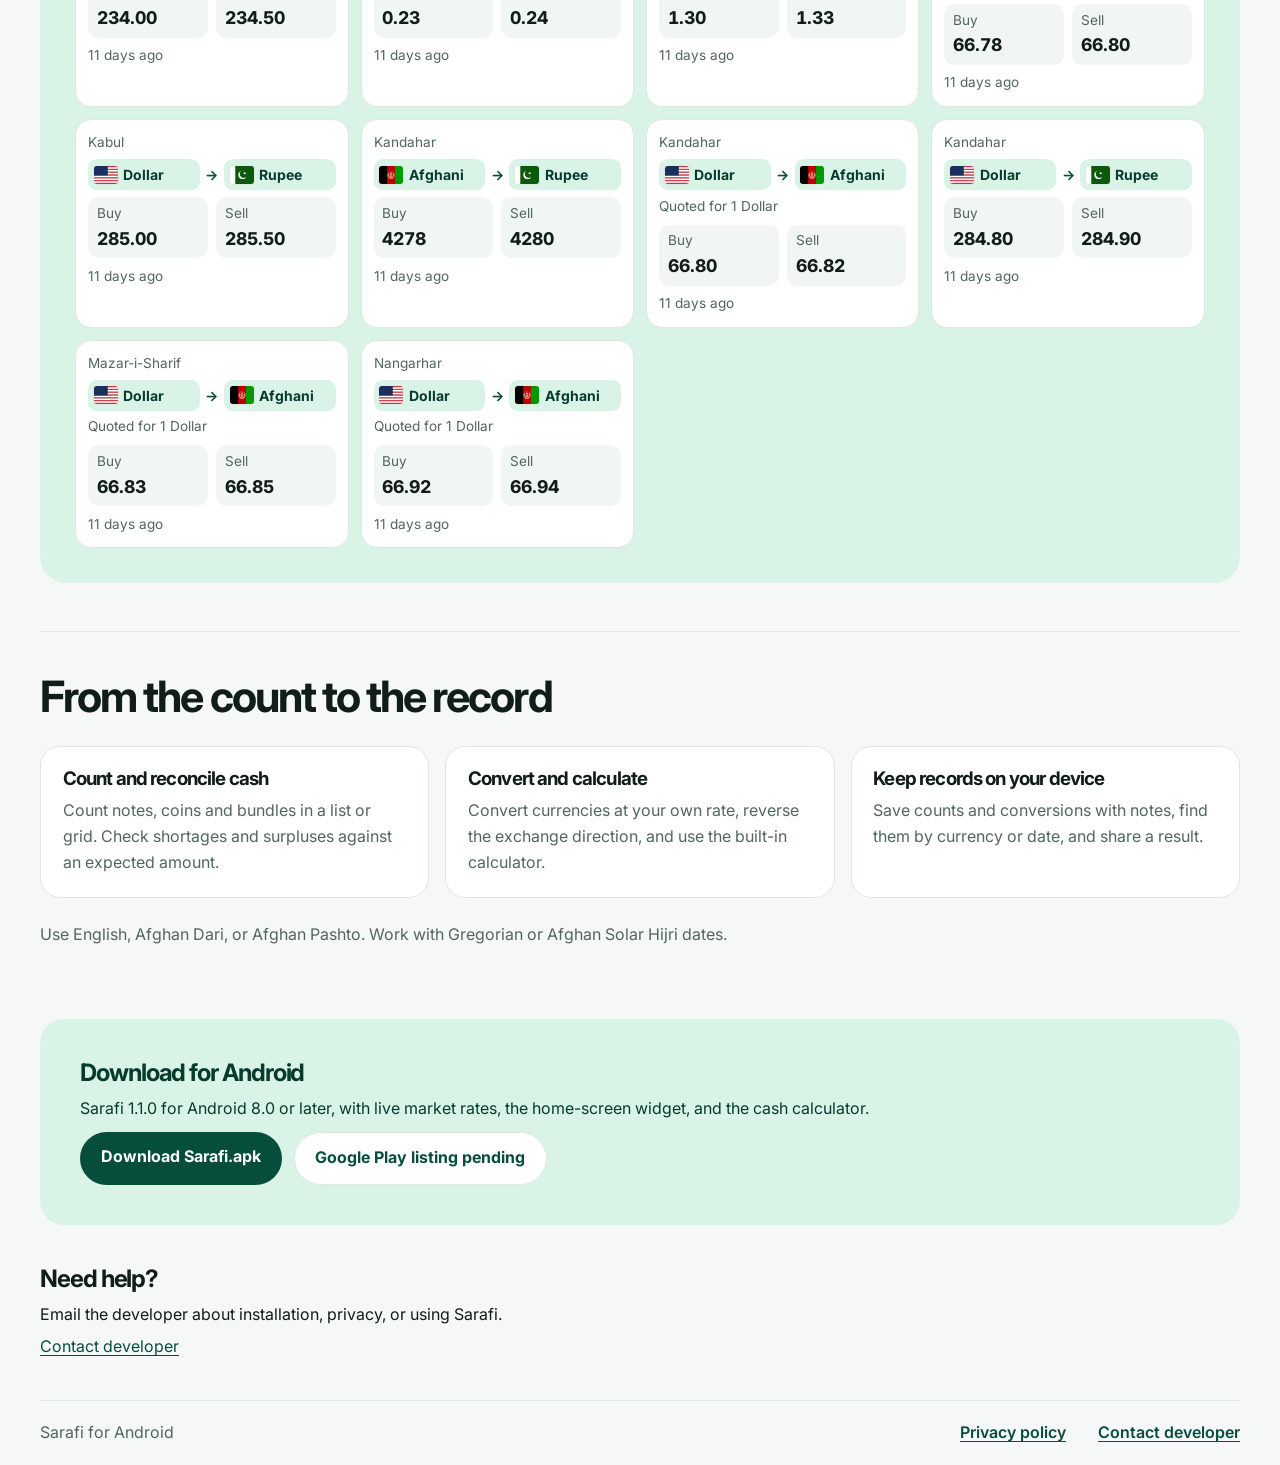
==== commit 7a26dc3a: "feat(web): prepare the Sarafi 1.1.0 download" ====
--- a/en/index.html
+++ b/en/index.html
@@ -54,9 +54,9 @@
     </section>
     <section class="download" id="download" aria-labelledby="download-title">
       <h2 id="download-title">Download for Android</h2>
-      <p>The offline edition of Sarafi for Android 8.0 or later. You can check market rates on this page.</p>
+      <p>Sarafi 1.1.0 for Android 8.0 or later, with live market rates, the home-screen widget, and the cash calculator.</p>
       <div class="download-links">
-        <a class="pill" href="https://github.com/YaserZarifi/Sarafi/releases/download/v1.0.0/Sarafi.apk">Download Sarafi.apk</a>
+        <a class="pill" href="https://github.com/YaserZarifi/Sarafi/releases/download/v1.1.0/Sarafi.apk">Download Sarafi.apk</a>
         <a class="pill secondary" href="https://play.google.com/store/apps/details?id=com.yaserzarifi.sarafi.ads">Google Play listing pending</a>
       </div>
     </section>
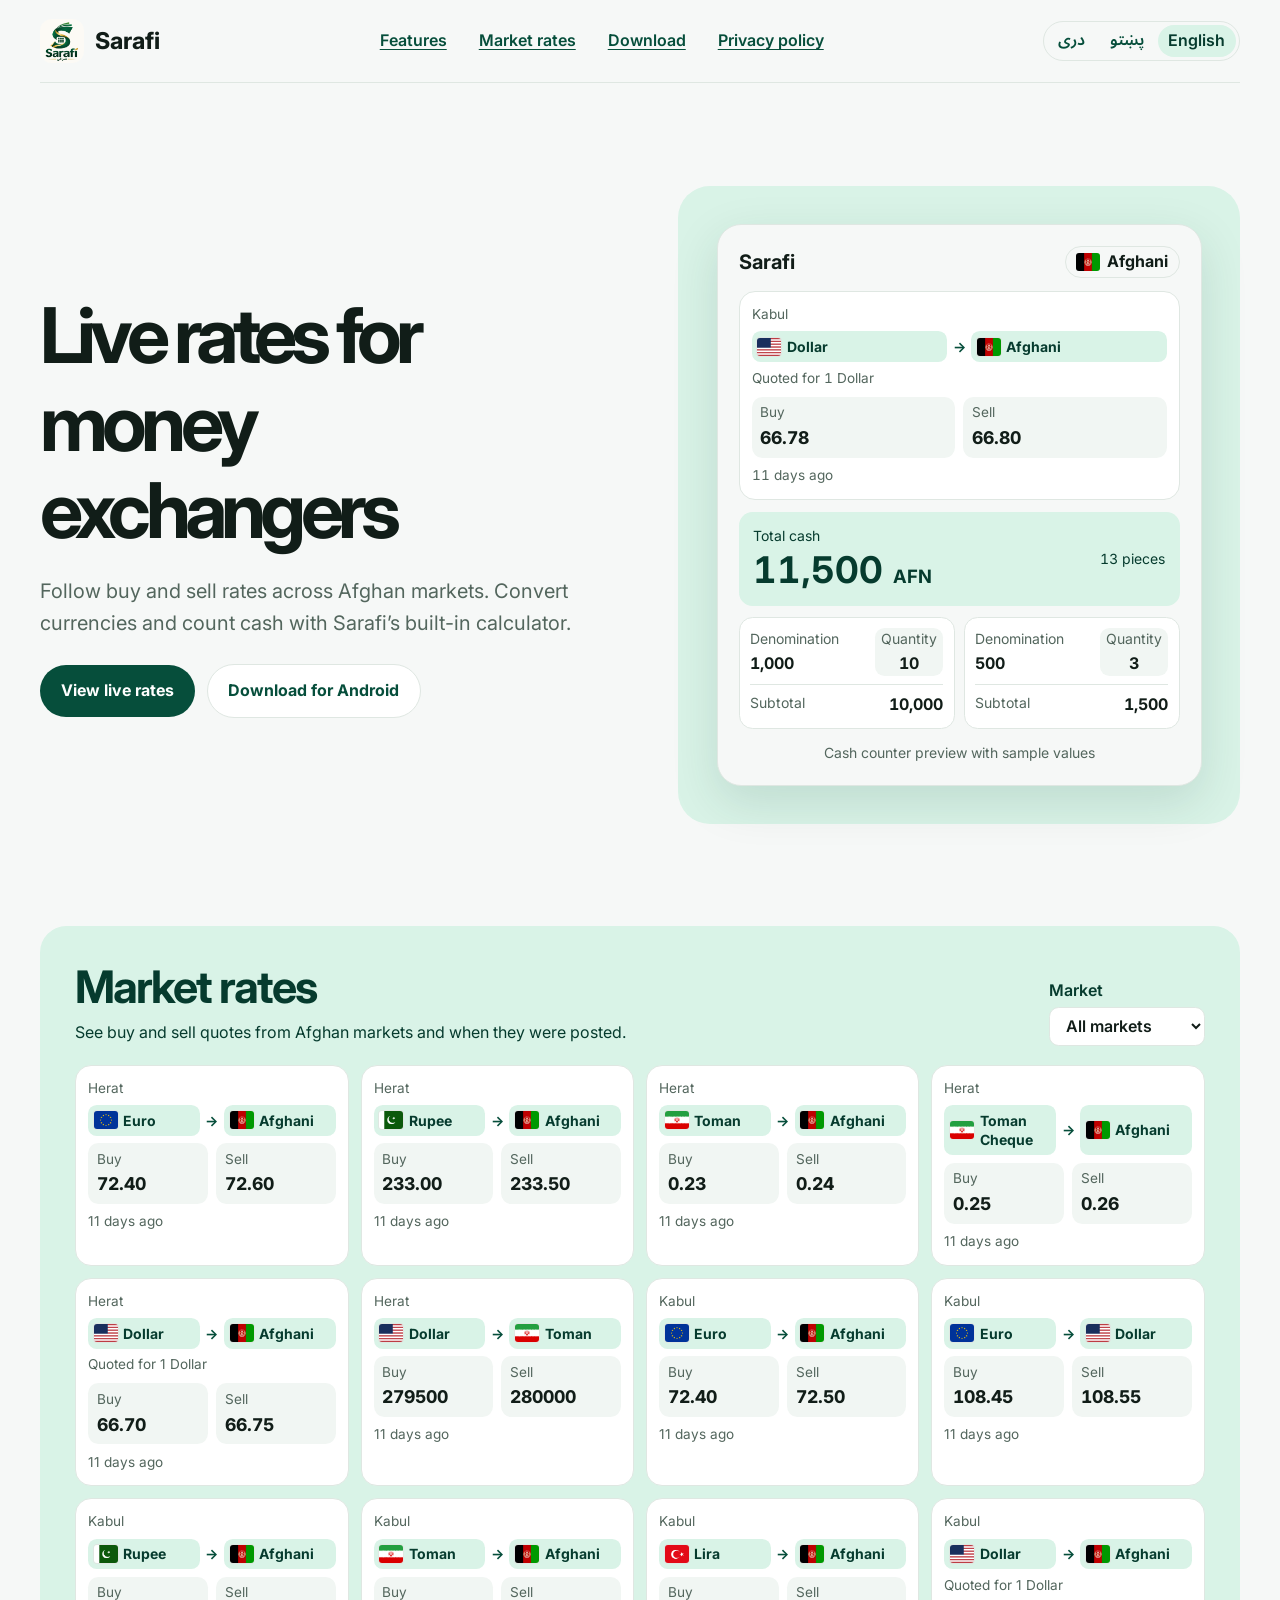
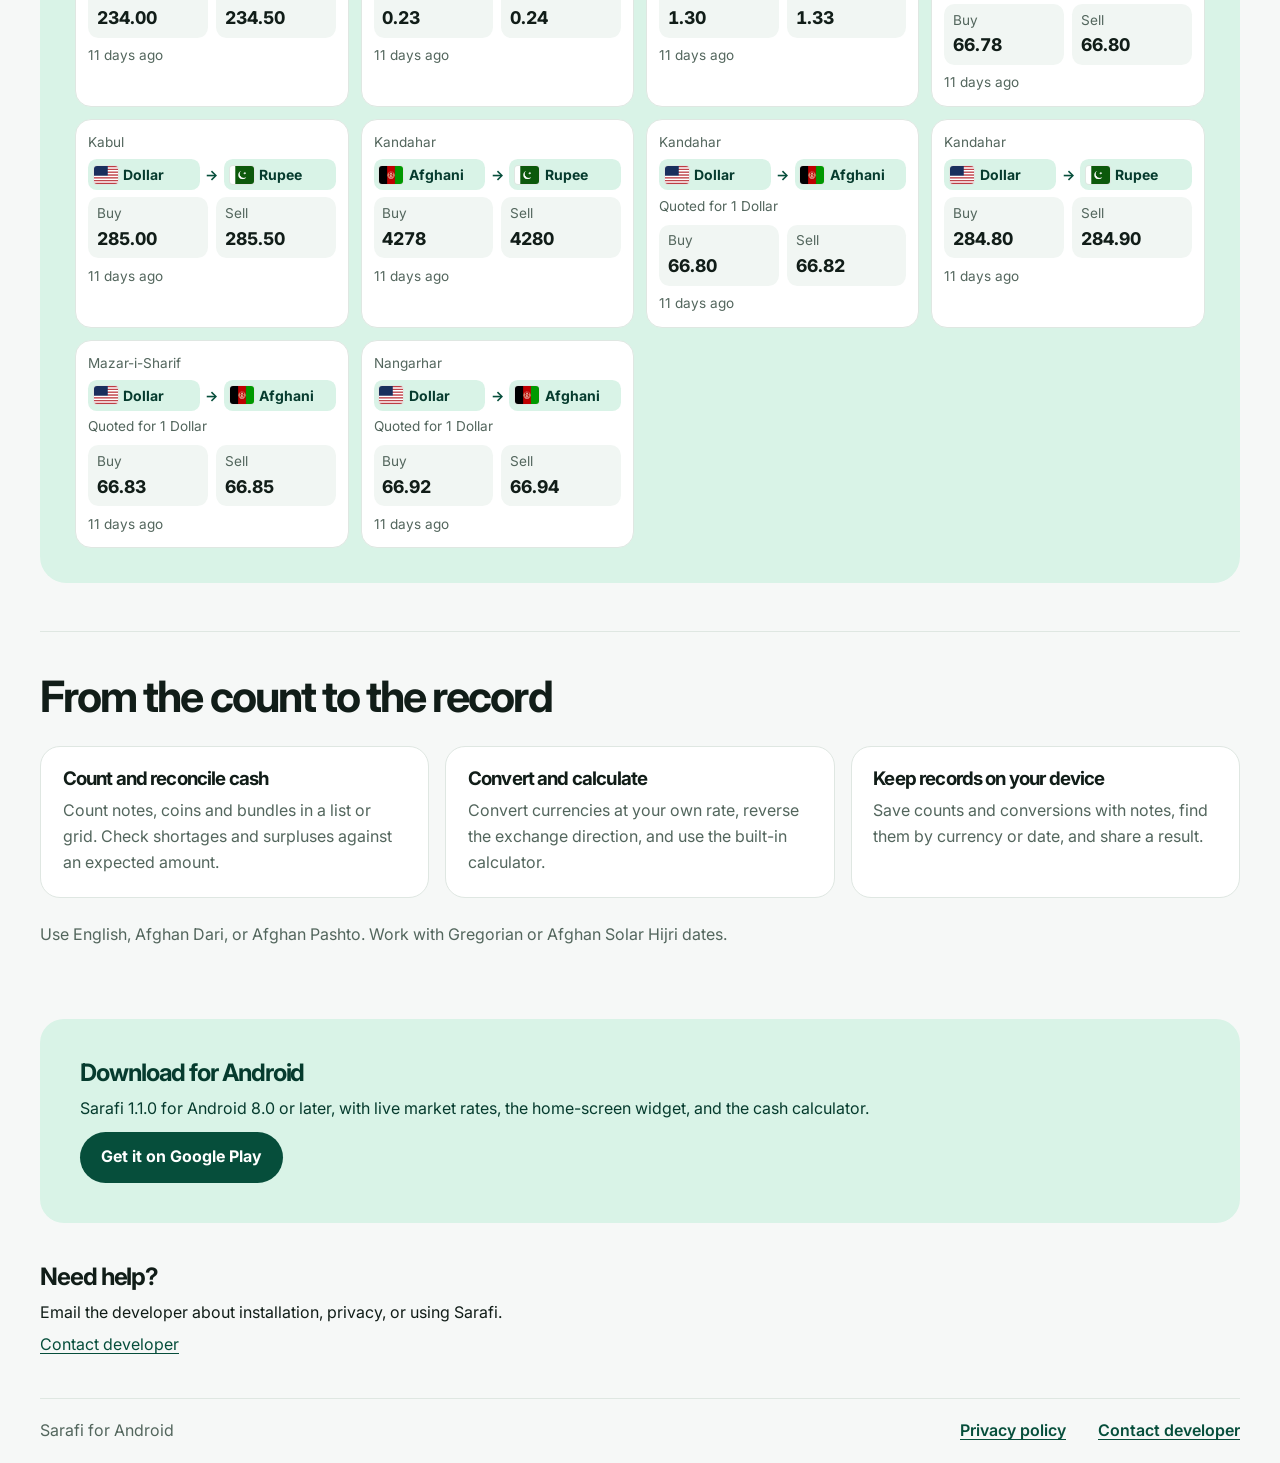
==== commit 566fa966: "fix(web): make Google Play the only download option" ====
--- a/en/index.html
+++ b/en/index.html
@@ -56,8 +56,7 @@
       <h2 id="download-title">Download for Android</h2>
       <p>Sarafi 1.1.0 for Android 8.0 or later, with live market rates, the home-screen widget, and the cash calculator.</p>
       <div class="download-links">
-        <a class="pill" href="https://github.com/YaserZarifi/Sarafi/releases/download/v1.1.0/Sarafi.apk">Download Sarafi.apk</a>
-        <a class="pill secondary" href="https://play.google.com/store/apps/details?id=com.yaserzarifi.sarafi.ads">Google Play listing pending</a>
+        <a class="pill" href="https://play.google.com/store/apps/details?id=com.yaserzarifi.sarafi.ads">Get it on Google Play</a>
       </div>
     </section>
     <section class="support" aria-labelledby="support-title">
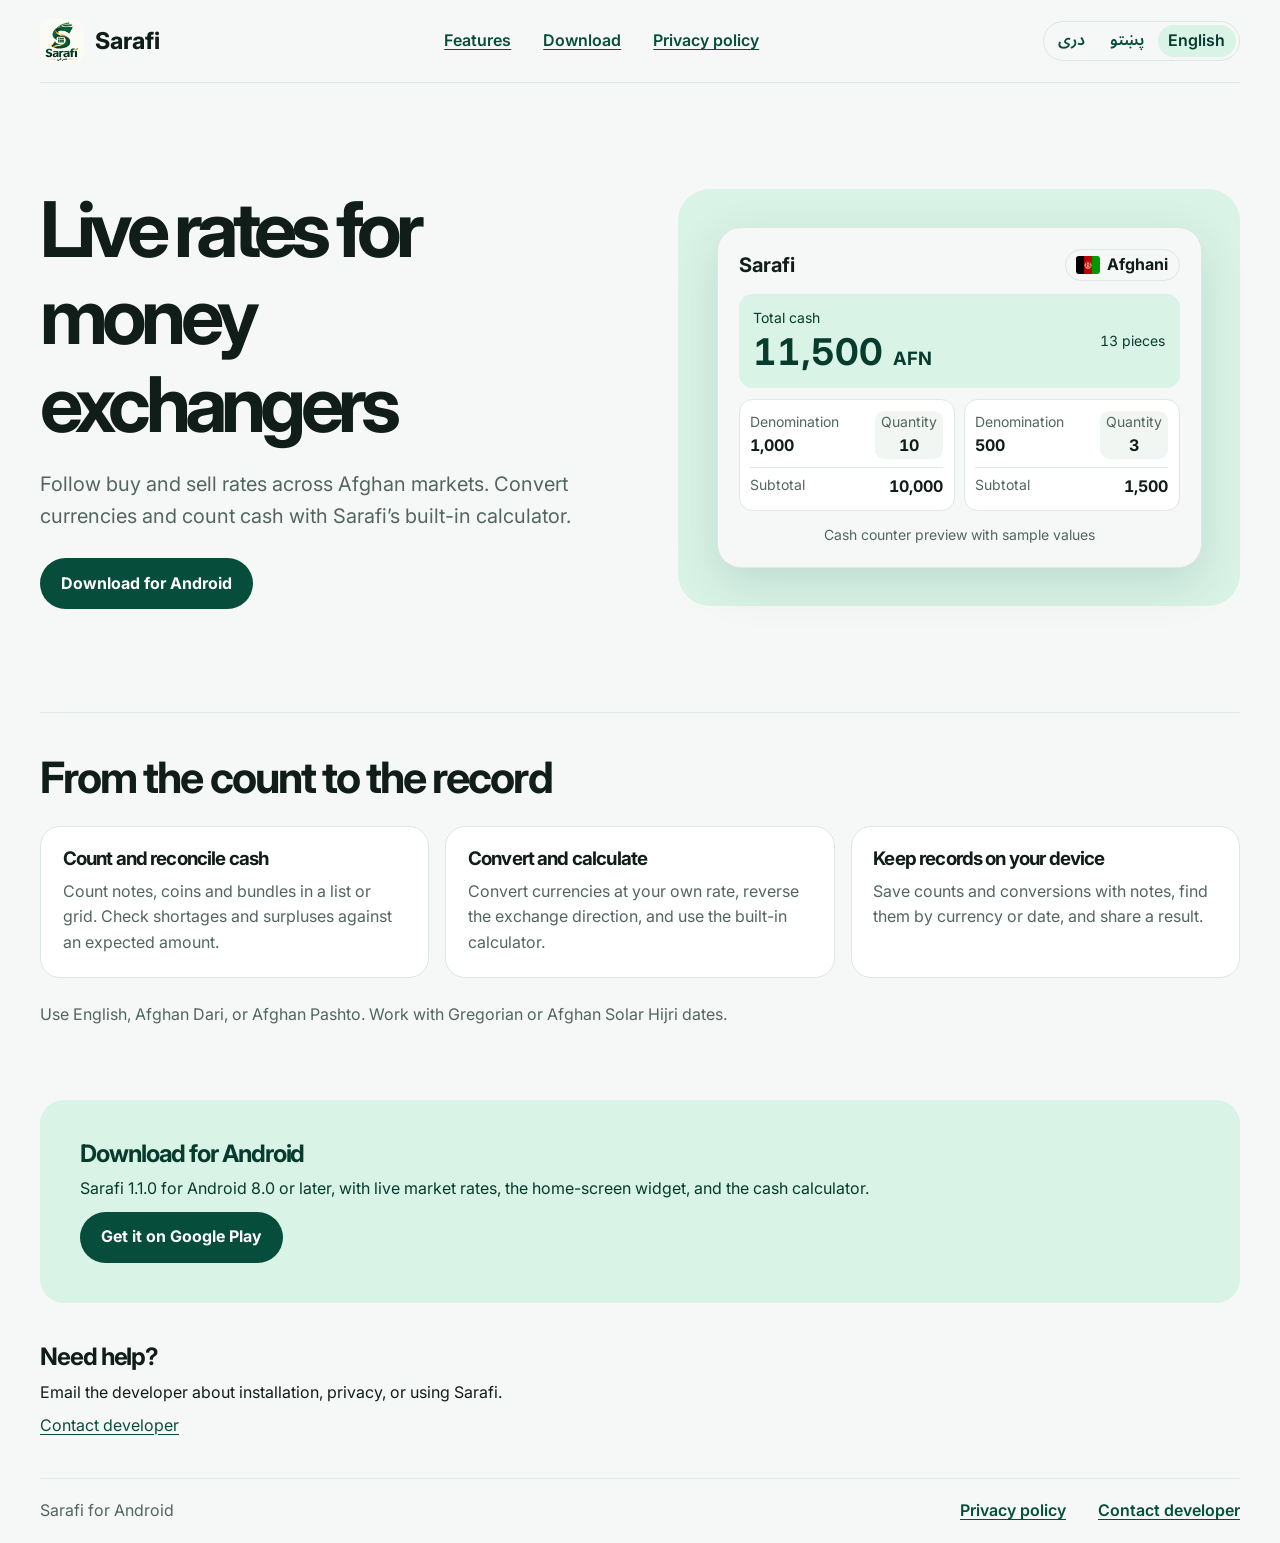
==== commit 4387ff69: "fix(web): remove live rates from the landing page" ====
--- a/en/index.html
+++ b/en/index.html
@@ -7,12 +7,11 @@
   <title>Sarafi | Live exchange rates and cash calculator</title>
   <link rel="icon" href="../assets/sarafi.png">
   <link rel="stylesheet" href="../styles.css">
-  <script type="module" src="../rates.js"></script>
 </head>
 <body>
   <header class="wrap topbar">
     <a class="brand" href="./"><img src="../assets/sarafi.png" width="44" height="44" alt=""><span>Sarafi</span></a>
-    <nav aria-label="Home"><a href="#features">Features</a><a href="#rates">Market rates</a><a href="#download">Download</a><a href="privacy/">Privacy policy</a></nav>
+    <nav aria-label="Home"><a href="#features">Features</a><a href="#download">Download</a><a href="privacy/">Privacy policy</a></nav>
     <nav class="language-nav" aria-label="Language"><a href="../" lang="fa-AF">دری</a><a href="../ps/" lang="ps-AF">پښتو</a><a href="../en/" lang="en" aria-current="page">English</a></nav>
   </header>
   <main class="wrap">
@@ -20,12 +19,11 @@
       <div class="intro">
         <h1 id="intro">Live rates for money exchangers</h1>
         <p class="lede">Follow buy and sell rates across Afghan markets. Convert currencies and count cash with Sarafi’s built-in calculator.</p>
-        <div class="hero-actions"><a class="pill" href="#rates">View live rates</a><a class="pill secondary" href="#download">Download for Android</a></div>
+        <a class="pill" href="#download">Download for Android</a>
       </div>
       <div class="preview">
         <figure class="counter">
           <div class="counter-header"><strong>Sarafi</strong><span class="currency"><img src="../assets/flags/af.png" width="24" height="18" alt=""><bdi>Afghani</bdi></span></div>
-          <div class="preview-rate" data-hero-quote hidden></div>
           <div class="total"><div><span>Total cash</span><strong><bdi>11,500</bdi> <small><bdi>AFN</bdi></small></strong></div><span>13 pieces</span></div>
           <div class="cards">
             <div class="note"><div><span>Denomination</span><strong><bdi>1,000</bdi></strong></div><div class="quantity"><span>Quantity</span><strong><bdi>10</bdi></strong></div><div class="subtotal"><span>Subtotal</span><strong><bdi>10,000</bdi></strong></div></div>
@@ -34,14 +32,6 @@
           <figcaption>Cash counter preview with sample values</figcaption>
         </figure>
       </div>
-    </section>
-    <section class="market-rates" id="rates" aria-labelledby="rates-title" data-feed="../rates/production.json">
-      <div class="rates-header">
-        <div><h2 id="rates-title">Market rates</h2><p>See buy and sell quotes from Afghan markets and when they were posted.</p></div>
-        <label class="rates-filter" hidden>Market<select data-market></select></label>
-      </div>
-      <p class="rates-status" data-status role="status">Market rates will appear here when the feed is available.</p>
-      <div class="rates-grid" data-quotes></div>
     </section>
     <section class="features" id="features" aria-labelledby="features-title">
       <h2 id="features-title">From the count to the record</h2>
--- a/styles.css
+++ b/styles.css
@@ -64,8 +64,6 @@
 .pill, .currency { border-radius: 1000px; font-weight: 700; }
 .pill { display: inline-block; text-decoration: none; margin-top: 1.6rem; padding: .8rem 1.3rem; background: var(--accent); color: var(--on-accent); }
 .pill:hover { filter: brightness(.88); }
-.hero-actions { display: flex; flex-wrap: wrap; align-items: center; gap: 0 .75rem; }
-.hero-actions .secondary { background: var(--surface); color: var(--accent); border: 1px solid var(--line); }
 .preview { padding: clamp(.85rem, 3vw, 2.6rem); border-radius: 2rem; background: var(--mint); }
 .counter { border: 1px solid var(--line); border-radius: 1.5rem; padding: clamp(.8rem, 2vw, 1.3rem); background: var(--bg); box-shadow: 0 1rem 3rem #063b2e20; font-variant-numeric: tabular-nums; }
 .counter-header, .total { display: flex; align-items: center; justify-content: space-between; gap: .55rem; }
@@ -74,7 +72,6 @@
 .counter-header strong span { margin-inline-start: .4rem; color: var(--muted); }
 .currency { display: inline-flex; align-items: center; gap: .45rem; padding: .15rem .65rem; border: 1px solid var(--line); }
 .currency img { border-radius: 3px; }
-.preview-rate:not([hidden]) { margin-block-end: .75rem; }
 .total { padding: .8rem .9rem; border-radius: .85rem; background: var(--mint); color: var(--mint-ink); }
 .total strong { display: block; line-height: 1.25; font-size: clamp(1.5rem, 4vw, 2.3rem); }
 .total small { font-size: .5em; }
@@ -87,41 +84,6 @@
 .subtotal { grid-column: 1 / -1; padding-top: .4rem; border-top: 1px solid var(--line); display: flex; justify-content: space-between; gap: .35rem; }
 figcaption { margin-top: .8rem; text-align: center; font-size: .875rem; }
 .features { padding-block: 2.5rem 4.5rem; border-top: 1px solid var(--line); }
-.market-rates { padding: clamp(1.1rem, 3vw, 2.2rem); margin-block-end: 3rem; border-radius: 1.65rem; background: var(--mint); color: var(--mint-ink); }
-.rates-header { display: flex; align-items: end; justify-content: space-between; flex-wrap: wrap; gap: 1rem; }
-.rates-header h2 { font-size: clamp(1.8rem, 4vw, 2.8rem); }
-.rates-header p { margin-top: .45rem; }
-.rates-filter { display: grid; gap: .25rem; font-weight: 600; }
-.rates-filter[hidden] { display: none; }
-.rates-filter select { font: inherit; color: var(--ink); background: var(--surface); border: 1px solid var(--line); border-radius: .6rem; padding: .45rem .75rem; }
-.rates-status { margin-top: 1rem; padding: .85rem 1rem; border-radius: .8rem; background: var(--surface); color: var(--muted); }
-.rates-grid { display: grid; grid-template-columns: repeat(auto-fit, minmax(min(100%, 15.5rem), 1fr)); gap: .75rem; }
-.rates-grid:not(:empty) { margin-top: 1.2rem; }
-.rate-card { min-width: 0; padding: .75rem; border-radius: 1rem; border: 1px solid var(--line); background: var(--surface); color: var(--ink); }
-.rate-pair {
-  display: grid; grid-template-columns: minmax(0, 1fr) auto minmax(0, 1fr); align-items: stretch;
-  gap: .35rem; margin-block: .35rem; font-size: .875rem; line-height: 1.4; letter-spacing: normal;
-}
-.rate-currency {
-  display: flex; align-items: center; gap: .35rem; padding: .35rem; min-width: 0;
-  border-radius: .55rem; background: var(--mint); color: var(--mint-ink);
-}
-.rate-currency img { flex: none; display: block; border-radius: 3px; box-shadow: 0 0 0 1px var(--line); }
-.rate-currency bdi { min-width: 0; overflow-wrap: anywhere; }
-.rate-arrow { align-self: center; color: var(--accent); }
-.rate-arrow:dir(rtl) { transform: scaleX(-1); }
-.rate-market, .rate-unit, .rate-time { color: var(--muted); font-size: .85rem; }
-.rate-prices { margin-block: .45rem; display: grid; grid-template-columns: repeat(2, minmax(0, 1fr)); gap: .5rem; }
-.rate-prices div { padding: .35rem .55rem; border-radius: .65rem; background: var(--field); min-width: 0; }
-.rate-prices dt { color: var(--muted); font-size: .85rem; }
-.rate-prices dd { display: flex; align-items: baseline; gap: .35rem; margin: 0; font-weight: 750; font-size: 1.1rem; font-variant-numeric: tabular-nums; overflow-wrap: anywhere; }
-.rate-trend { font-size: .95rem; }
-.rate-trend-up { color: var(--accent); }
-.rate-trend-down { color: #a12336; }
-@media (prefers-color-scheme: dark) {
-  .rate-trend-down { color: #ffa4b0; }
-}
-.rate-time { display: block; }
 .features h2 { font-size: clamp(1.8rem, 4vw, 2.7rem); }
 .feature-grid { display: grid; grid-template-columns: repeat(3, minmax(0, 1fr)); gap: 1rem; margin-block: 1.5rem; }
 .feature-grid article { border: 1px solid var(--line); border-radius: 1.25rem; background: var(--surface); padding: 1.35rem; }
@@ -135,7 +97,6 @@
 .download p, .support p { margin-top: .6rem; }
 .download-links { display: flex; flex-wrap: wrap; gap: .75rem; }
 .download-links .pill { margin-top: .6rem; }
-.download-links .secondary { background: var(--surface); color: var(--accent); border: 1px solid var(--line); }
 .support { padding-block: 2.5rem; }
 .support a { display: inline-block; margin-top: .45rem; }
 .footer { border-top: 1px solid var(--line); }
